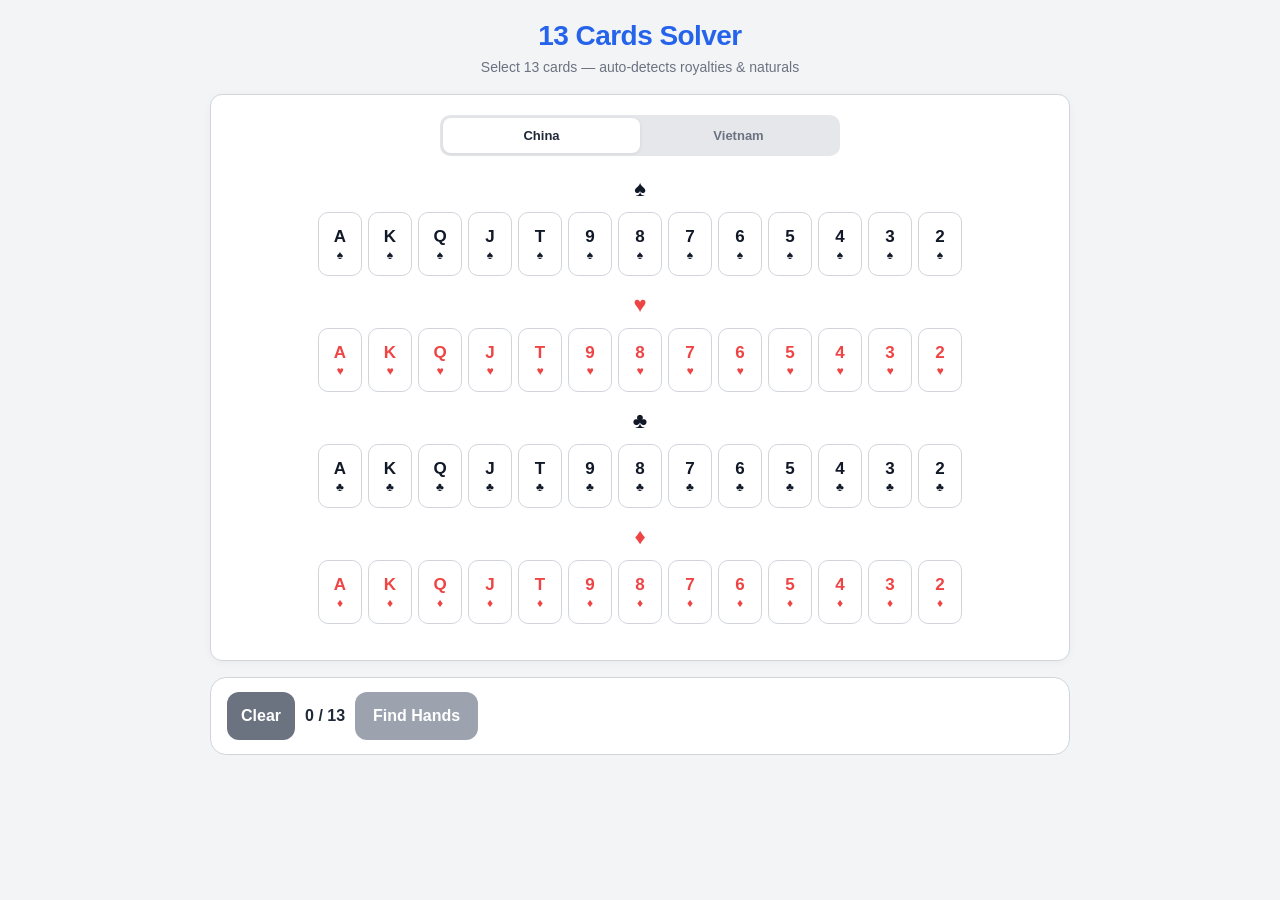
==== index.html @ 537acf30 "Add royalty/natural solver with variant payouts and mobile UI. Detect China and Vietnam bonuses from" ====
<!DOCTYPE html>
<html lang="en">
<head>
    <meta charset="UTF-8">
    <meta name="viewport" content="width=device-width, initial-scale=1.0, viewport-fit=cover">
    <meta name="apple-mobile-web-app-capable" content="yes">
    <meta name="apple-mobile-web-app-status-bar-style" content="default">
    <meta name="theme-color" content="#f3f4f6">
    <title>13 Cards Best Hand Solver</title>
    <style>
        :root {
            --bg: #f3f4f6;
            --card-bg: #ffffff;
            --primary: #2563eb;
            --primary-hover: #1d4ed8;
            --text: #1f2937;
            --border: #d1d5db;
            --red-suit: #ef4444;
            --black-suit: #111827;
            --success: #10b981;
            --gold: #f59e0b;
            --safe-top: env(safe-area-inset-top, 0px);
            --safe-bottom: env(safe-area-inset-bottom, 0px);
            --dock-h: 72px;
            --picker-card-w: 50px;
            --picker-card-h: 72px;
        }
        * { box-sizing: border-box; font-family: -apple-system, BlinkMacSystemFont, "SF Pro Text", "Segoe UI", Roboto, Helvetica, Arial, sans-serif; }
        html { -webkit-text-size-adjust: 100%; }
        body {
            background-color: var(--bg); color: var(--text); margin: 0;
            padding: calc(12px + var(--safe-top)) 16px calc(var(--dock-h) + var(--safe-bottom) + 16px);
            max-width: 900px; margin-inline: auto;
            min-height: 100dvh;
        }
        h1, h2 { text-align: center; color: var(--primary); margin: 0 0 6px; }
        h1 { font-size: 1.5rem; letter-spacing: -0.02em; }
        h2 { font-size: 1.2rem; }
        p.subtitle { text-align: center; color: #6b7280; font-size: 0.875rem; margin: 0 0 16px; line-height: 1.4; }

        .section {
            background: var(--card-bg); padding: 14px; border-radius: 16px;
            box-shadow: 0 2px 8px rgba(0,0,0,0.04); margin-bottom: 16px; border: 1px solid var(--border);
        }

        /* iOS-style segmented control */
        .variant-segment {
            display: flex; background: #e5e7eb; border-radius: 10px; padding: 3px;
            margin-bottom: 14px;
        }
        .variant-segment label {
            flex: 1; position: relative; cursor: pointer; -webkit-tap-highlight-color: transparent;
        }
        .variant-segment input { position: absolute; opacity: 0; width: 0; height: 0; }
        .variant-segment span {
            display: block; text-align: center; padding: 10px 6px;
            font-size: 0.8125rem; font-weight: 600; color: #6b7280;
            border-radius: 8px; transition: background 0.15s, color 0.15s, box-shadow 0.15s;
        }
        .variant-segment input:checked + span {
            background: white; color: var(--text);
            box-shadow: 0 1px 4px rgba(0,0,0,0.08);
        }

        /* Suit rows: horizontal scroll on phone */
        .suit-row { display: flex; align-items: stretch; gap: 8px; margin-bottom: 8px; }
        .suit-label {
            flex: 0 0 32px; display: flex; align-items: center; justify-content: center;
            font-size: 1.375rem; font-weight: 700; padding-top: 4px;
        }
        .suit-scroll {
            display: flex; gap: 6px; overflow-x: auto; flex: 1; min-width: 0;
            scroll-snap-type: x proximity; -webkit-overflow-scrolling: touch;
            overscroll-behavior-x: contain;
            padding: 2px 2px 6px; scrollbar-width: none;
        }
        .suit-scroll::-webkit-scrollbar { display: none; }

        .card-btn {
            flex: 0 0 var(--picker-card-w); width: var(--picker-card-w); height: var(--picker-card-h);
            border: 1.5px solid var(--border); border-radius: 10px;
            background: white; font-weight: 700; font-size: 1.0625rem;
            display: flex; flex-direction: column; align-items: center; justify-content: center;
            cursor: pointer; touch-action: manipulation; scroll-snap-align: start;
            -webkit-tap-highlight-color: transparent; user-select: none;
            transition: transform 0.1s, box-shadow 0.1s, background 0.1s;
        }
        .card-btn:active { transform: scale(0.94); }
        .card-btn.selected {
            background: var(--primary); color: white !important; border-color: var(--primary);
            box-shadow: 0 4px 12px rgba(37, 99, 235, 0.35);
        }
        .card-btn .suit-sm { font-size: 0.75rem; line-height: 1; margin-top: 2px; }
        .card-red { color: var(--red-suit); }
        .card-black { color: var(--black-suit); }

        /* Sticky bottom action dock */
        .action-dock {
            position: fixed; left: 0; right: 0; bottom: 0; z-index: 100;
            display: flex; align-items: center; gap: 10px;
            padding: 10px 16px calc(10px + var(--safe-bottom));
            background: rgba(255,255,255,0.88);
            backdrop-filter: blur(16px); -webkit-backdrop-filter: blur(16px);
            border-top: 1px solid rgba(0,0,0,0.08);
        }
        .count {
            flex: 1; text-align: center; font-weight: 700; font-size: 1rem;
            padding: 10px 12px; border-radius: 10px; background: #f3f4f6;
        }
        .count.ready { background: #d1fae5; color: #047857; }

        .btn {
            padding: 14px 18px; border: none; border-radius: 12px;
            font-size: 1rem; font-weight: 700; cursor: pointer; color: white;
            touch-action: manipulation; -webkit-tap-highlight-color: transparent;
            min-height: 48px; white-space: nowrap;
        }
        .btn:active { transform: scale(0.97); }
        .btn-primary { background: var(--primary); flex: 1.2; }
        .btn-primary:disabled { background: #9ca3af; transform: none; }
        .btn-clear { background: #6b7280; flex: 0.8; padding-inline: 14px; }

        #results-container { display: flex; flex-direction: column; gap: 14px; }

        .natural-banner {
            background: linear-gradient(135deg, #fef3c7 0%, #fde68a 100%);
            border: 2px solid var(--gold); padding: 14px; border-radius: 12px;
            text-align: center; box-shadow: 0 2px 8px rgba(245, 158, 11, 0.15);
        }
        .natural-banner.royalty { background: linear-gradient(135deg, #dbeafe 0%, #bfdbfe 100%); border-color: var(--primary); }
        .natural-banner h3 { margin: 0 0 4px; color: #b45309; text-transform: uppercase; font-size: 0.9375rem; letter-spacing: 0.03em; }
        .natural-banner.royalty h3 { color: #1d4ed8; }
        .natural-banner p { margin: 0; color: #92400e; font-weight: 600; font-size: 0.8125rem; line-height: 1.45; }
        .natural-banner.royalty p { color: #1e40af; }

        .result-card { border: 1px solid var(--border); border-radius: 14px; overflow: hidden; }
        .result-header {
            background: #f9fafb; padding: 12px 16px; font-weight: 700; font-size: 0.9375rem;
            border-bottom: 1px solid var(--border);
            display: flex; justify-content: space-between; align-items: center; gap: 8px;
        }
        .result-total { color: var(--success); font-size: 1rem; font-variant-numeric: tabular-nums; }

        /* Hand rows: stacked on phone, inline on desktop */
        .hand-row {
            display: grid; gap: 8px; padding: 12px 16px; border-bottom: 1px solid var(--border);
            grid-template-columns: 1fr auto;
            grid-template-areas: "name payout" "cards cards" "desc desc";
        }
        .hand-row:last-child { border-bottom: none; }
        .hand-row.has-royalty { background: #fffbeb; }
        .hand-name { grid-area: name; font-size: 0.6875rem; font-weight: 800; color: #6b7280; text-transform: uppercase; letter-spacing: 0.06em; align-self: center; }
        .hand-payout { grid-area: payout; font-size: 1rem; font-weight: 800; color: var(--gold); font-variant-numeric: tabular-nums; }
        .hand-payout.zero { color: #9ca3af; font-weight: 600; }
        .mini-cards {
            grid-area: cards; display: flex; gap: 6px;
            overflow-x: auto; -webkit-overflow-scrolling: touch; overscroll-behavior-x: contain;
            scrollbar-width: none; padding-bottom: 2px;
        }
        .mini-cards::-webkit-scrollbar { display: none; }
        .mini-card {
            flex: 0 0 44px; width: 44px; height: 58px;
            border: 1.5px solid var(--border); border-radius: 8px;
            display: flex; flex-direction: column; align-items: center; justify-content: center;
            font-size: 0.8125rem; font-weight: 700; background: white;
        }
        .mini-card .suit-sm { font-size: 0.625rem; line-height: 1; }
        .mini-card.card-red { color: var(--red-suit); }
        .mini-card.card-black { color: var(--black-suit); }
        .hand-desc { grid-area: desc; font-size: 0.875rem; font-weight: 600; color: var(--primary); line-height: 1.3; }

        .ace-row {
            padding: 10px 16px; background: #f0fdf4; border-top: 1px solid var(--border);
            font-size: 0.875rem; display: flex; justify-content: space-between; align-items: center;
        }

        .results-note { text-align: center; color: #6b7280; font-size: 0.8125rem; margin: 0; line-height: 1.4; }

        #loading { text-align: center; font-weight: 700; color: var(--primary); display: none; padding: 24px; }

        @media (min-width: 600px) {
            :root { --picker-card-w: 44px; --picker-card-h: 64px; --dock-h: 0px; }
            body { padding: 20px 20px 32px; }
            h1 { font-size: 1.75rem; }
            .section { padding: 20px; border-radius: 12px; }
            .variant-segment { max-width: 400px; margin-inline: auto; margin-bottom: 20px; }
            .suit-scroll { flex-wrap: wrap; overflow: visible; justify-content: center; }
            .suit-row { flex-direction: column; align-items: center; margin-bottom: 10px; }
            .suit-label { flex: none; padding: 0; }
            .action-dock {
                position: static; max-width: 900px; margin: 0 auto 24px;
                background: var(--card-bg); backdrop-filter: none;
                border: 1px solid var(--border); border-radius: 16px;
                padding: 14px 16px;
            }
            .count { flex: none; background: transparent; padding: 0; }
            .btn-primary { flex: none; }
            .btn-clear { flex: none; }
            .card-btn:hover { background: #f9fafb; }
            .btn-primary:hover { background: var(--primary-hover); }
            .btn-clear:hover { background: #4b5563; }
            .hand-row {
                grid-template-columns: 56px 1fr auto auto;
                grid-template-areas: "name cards desc payout";
                align-items: center; gap: 10px;
            }
            .hand-desc { text-align: right; }
            .mini-cards { justify-content: center; overflow: visible; flex-wrap: wrap; }
            .mini-card { flex: 0 0 36px; width: 36px; height: 48px; font-size: 0.75rem; }
        }

        @media (prefers-reduced-motion: reduce) {
            *, *::before, *::after { transition-duration: 0.01ms !important; }
        }
    </style>
</head>
<body>

    <h1>13 Cards Solver</h1>
    <p class="subtitle">Select 13 cards — auto-detects royalties &amp; naturals</p>

    <div class="section">
        <div class="variant-segment" role="radiogroup" aria-label="Game variant">
            <label>
                <input type="radio" name="variant" value="traditional_chinese_poker" checked>
                <span>China</span>
            </label>
            <label>
                <input type="radio" name="variant" value="vietnamese_mau_binh">
                <span>Vietnam</span>
            </label>
        </div>
        <div id="deck-grid"></div>
    </div>

    <div class="action-dock">
        <button class="btn btn-clear" onclick="clearSelection()">Clear</button>
        <div id="selection-count" class="count">0 / 13</div>
        <button id="solve-btn" class="btn btn-primary" disabled onclick="startSolving()">Find Hands</button>
    </div>

    <div class="section" id="results-section" style="display: none;">
        <h2>Results</h2>
        <div id="loading">Calculating...</div>
        <div id="results-container"></div>
    </div>

    <script>
        const suits = [
            { id: 's', symbol: '♠', color: 'card-black' },
            { id: 'h', symbol: '♥', color: 'card-red' },
            { id: 'c', symbol: '♣', color: 'card-black' },
            { id: 'd', symbol: '♦', color: 'card-red' }
        ];
        const ranks = ['A', 'K', 'Q', 'J', 'T', '9', '8', '7', '6', '5', '4', '3', '2'];
        const catNames = ['High Card', 'Pair', 'Two Pair', 'Three of a Kind', 'Straight', 'Flush', 'Full House', 'Four of a Kind', 'Straight Flush'];

        const config = {
            traditional_chinese_poker: {
                royalties_bonuses: {
                    front_3_cards: { three_of_a_kind: 3 },
                    middle_5_cards: { full_house: 2, four_of_a_kind: 8, straight_flush: 10 },
                    back_5_cards: { four_of_a_kind: 4, straight_flush: 5 }
                },
                naturals_automatic_wins: {
                    dragon: 13, clean_dragon: 39, all_colors: 10,
                    six_pairs: 3, three_flushes: 3, three_straights: 3
                }
            },
            vietnamese_mau_binh: {
                royalties_bonuses: {
                    front_3_cards: { three_of_a_kind: 3 },
                    middle_5_cards: { full_house: 2, four_of_a_kind: 8, straight_flush: 10 },
                    back_5_cards: { four_of_a_kind: 4, straight_flush: 5 }
                },
                ace_payouts: {
                    no_aces_penalty: -4, two_aces: 4, three_aces: 8,
                    three_aces_front_hand: 12, four_aces: 16
                },
                naturals_automatic_wins: {
                    dragon_same_suit: 24, dragon_mixed_suit: 12, five_pairs_one_trips: 6,
                    six_pairs: 3, three_flushes: 3, three_straights: 3
                }
            }
        };

        const NATURAL_LABELS = {
            dragon: 'Dragon', clean_dragon: 'Clean Dragon', all_colors: 'All Colors',
            six_pairs: 'Six Pairs', three_flushes: 'Three Flushes', three_straights: 'Three Straights',
            dragon_same_suit: 'Dragon (Same Suit)', dragon_mixed_suit: 'Dragon (Mixed Suit)',
            five_pairs_one_trips: 'Five Pairs + One Trips'
        };

        const ROYALTY_LABELS = {
            three_of_a_kind: 'Three of a Kind', full_house: 'Full House',
            four_of_a_kind: 'Four of a Kind', straight_flush: 'Straight Flush'
        };

        let selectedCards = [];
        let lastResults = null;

        function getVariant() {
            return document.querySelector('input[name=variant]:checked').value;
        }

        function buildDeck() {
            const grid = document.getElementById('deck-grid');
            grid.innerHTML = '';
            suits.forEach(suit => {
                const row = document.createElement('div');
                row.className = 'suit-row';

                const label = document.createElement('div');
                label.className = `suit-label ${suit.color}`;
                label.textContent = suit.symbol;
                label.setAttribute('aria-hidden', 'true');

                const scroll = document.createElement('div');
                scroll.className = 'suit-scroll';

                ranks.forEach(rank => {
                    const btn = document.createElement('div');
                    btn.className = `card-btn ${suit.color}`;
                    btn.dataset.cardId = `${rank}${suit.id}`;
                    btn.setAttribute('role', 'button');
                    btn.setAttribute('aria-label', `${rank} of ${suit.symbol}`);
                    btn.innerHTML = `<span>${rank}</span><span class="suit-sm">${suit.symbol}</span>`;
                    btn.onclick = () => toggleCard(rank, suit, btn);
                    scroll.appendChild(btn);
                });

                row.appendChild(label);
                row.appendChild(scroll);
                grid.appendChild(row);
            });
        }

        function toggleCard(rank, suit, btnElement) {
            const cardId = `${rank}${suit.id}`;
            const index = selectedCards.findIndex(c => c.id === cardId);
            if (index > -1) {
                selectedCards.splice(index, 1);
                btnElement.classList.remove('selected');
            } else {
                if (selectedCards.length >= 13) return;
                selectedCards.push({
                    id: cardId, r: getCardValue(rank), s: suit.id,
                    symbol: suit.symbol, display: rank, color: suit.color
                });
                btnElement.classList.add('selected');
            }
            updateStatus();
        }

        function getCardValue(rank) {
            if (rank === 'A') return 14;
            if (rank === 'K') return 13;
            if (rank === 'Q') return 12;
            if (rank === 'J') return 11;
            if (rank === 'T') return 10;
            return parseInt(rank);
        }

        function clearSelection() {
            selectedCards = [];
            document.querySelectorAll('.card-btn').forEach(btn => btn.classList.remove('selected'));
            updateStatus();
            document.getElementById('results-section').style.display = 'none';
            lastResults = null;
        }

        function updateStatus() {
            const countEl = document.getElementById('selection-count');
            const solveBtn = document.getElementById('solve-btn');
            countEl.textContent = `${selectedCards.length} / 13`;
            if (selectedCards.length === 13) {
                countEl.classList.add('ready');
                solveBtn.disabled = false;
            } else {
                countEl.classList.remove('ready');
                solveBtn.disabled = true;
            }
        }

        document.querySelectorAll('input[name=variant]').forEach(r => {
            r.addEventListener('change', () => {
                if (lastResults && selectedCards.length === 13) startSolving();
            });
        });

        function startSolving() {
            if (selectedCards.length !== 13) return;
            document.getElementById('results-section').style.display = 'block';
            document.getElementById('loading').style.display = 'block';
            setTimeout(() => {
                document.getElementById('loading').style.display = 'none';
                const variant = getVariant();
                lastResults = solveHands(selectedCards, variant);
                renderResults(lastResults, variant);
                document.getElementById('results-section').scrollIntoView({ behavior: 'smooth', block: 'start' });
            }, 50);
        }

        // --- Combinatorics ---
        function combinations(arr, k) {
            const res = [];
            function helper(start, combo) {
                if (combo.length === k) { res.push(combo.slice()); return; }
                for (let i = start; i < arr.length; i++) {
                    combo.push(arr[i]);
                    helper(i + 1, combo);
                    combo.pop();
                }
            }
            helper(0, []);
            return res;
        }

        // --- Poker helpers ---
        function rankCounts(hand) {
            const counts = {};
            hand.forEach(c => { counts[c.r] = (counts[c.r] || 0) + 1; });
            return counts;
        }

        function isFlush(hand) {
            if (!hand.length) return false;
            const s = hand[0].s;
            return hand.every(c => c.s === s);
        }

        function straightHigh(hand) {
            const vals = [...new Set(hand.map(c => c.r))].sort((a, b) => a - b);
            if (vals.length !== hand.length) return null;
            const max = Math.max(...vals), min = Math.min(...vals);
            if (max - min === hand.length - 1) return max;
            if (vals.includes(14)) {
                const low = vals.map(v => v === 14 ? 1 : v).sort((a, b) => a - b);
                const mx = Math.max(...low), mn = Math.min(...low);
                if (low.length === hand.length && mx - mn === hand.length - 1) return 5;
            }
            return null;
        }

        function isStraight(hand) { return straightHigh(hand) !== null; }
        function isStraightFlush(hand) { return isFlush(hand) && isStraight(hand); }
        function isFourOfAKind(hand) { return Object.values(rankCounts(hand)).includes(4); }
        function isFullHouse(hand) {
            const v = Object.values(rankCounts(hand));
            return v.includes(3) && v.includes(2);
        }
        function isThreeOfAKind(hand) { return Object.values(rankCounts(hand)).includes(3); }

        function sortedRanksDesc(hand) {
            return hand.map(c => c.r).sort((a, b) => b - a);
        }

        function evalFront(cards) {
            const counts = rankCounts(cards);
            const entries = Object.entries(counts).map(([r, n]) => [+r, n]).sort((a, b) => b[0] - a[0]);
            if (entries.some(([, n]) => n === 3)) {
                const trip = entries.find(([, n]) => n === 3)[0];
                return { cat: 2, name: 'Three of a Kind', kickers: [trip], score: 2000000 + trip };
            }
            if (entries.some(([, n]) => n === 2)) {
                const pair = entries.find(([, n]) => n === 2)[0];
                const kicker = entries.find(([, n]) => n === 1)[0];
                return { cat: 1, name: 'Pair', kickers: [pair, kicker], score: 1000000 + pair * 100 + kicker };
            }
            const ks = sortedRanksDesc(cards);
            return { cat: 0, name: 'High Card', kickers: ks, score: ks[0] * 10000 + ks[1] * 100 + ks[2] };
        }

        function evalFive(cards) {
            const counts = rankCounts(cards);
            const byCount = Object.entries(counts).map(([r, n]) => ({ r: +r, n })).sort((a, b) => b.n - a.n || b.r - a.r);
            const ranks = sortedRanksDesc(cards);
            const flush = isFlush(cards);
            const sh = straightHigh(cards);
            const sf = flush && sh !== null;

            if (sf) return { cat: 8, name: 'Straight Flush', kickers: [sh], score: 80000000 + sh };
            if (byCount[0].n === 4) return { cat: 7, name: 'Four of a Kind', kickers: [byCount[0].r, byCount[1].r], score: 70000000 + byCount[0].r * 100 + byCount[1].r };
            if (byCount[0].n === 3 && byCount[1].n === 2) return { cat: 6, name: 'Full House', kickers: [byCount[0].r, byCount[1].r], score: 60000000 + byCount[0].r * 100 + byCount[1].r };
            if (flush) return { cat: 5, name: 'Flush', kickers: ranks, score: 50000000 + ranks[0] };
            if (sh !== null) return { cat: 4, name: 'Straight', kickers: [sh], score: 40000000 + sh };
            if (byCount[0].n === 3) return { cat: 3, name: 'Three of a Kind', kickers: [byCount[0].r, ...ranks.filter(r => r !== byCount[0].r)], score: 30000000 + byCount[0].r * 10000 };
            if (byCount[0].n === 2 && byCount[1].n === 2) {
                const hi = Math.max(byCount[0].r, byCount[1].r), lo = Math.min(byCount[0].r, byCount[1].r);
                const k = byCount.find(x => x.n === 1).r;
                return { cat: 2, name: 'Two Pair', kickers: [hi, lo, k], score: 20000000 + hi * 10000 + lo * 100 + k };
            }
            if (byCount[0].n === 2) return { cat: 1, name: 'Pair', kickers: [byCount[0].r, ...ranks.filter(r => r !== byCount[0].r)], score: 10000000 + byCount[0].r * 10000 };
            return { cat: 0, name: 'High Card', kickers: ranks, score: ranks[0] * 1000000 + ranks[1] * 10000 };
        }

        function isValidArrangement(front, middle, back) {
            const f = evalFront(front), m = evalFive(middle), b = evalFive(back);
            return b.score > m.score && m.score > f.score;
        }

        // --- Royalties ---
        function getRowRoyalty(hand, row, variant) {
            const cfg = config[variant].royalties_bonuses;
            let key = null, payout = 0;
            if (row === 'front') {
                if (isThreeOfAKind(hand)) { key = 'three_of_a_kind'; payout = cfg.front_3_cards.three_of_a_kind; }
            } else if (row === 'middle') {
                if (isStraightFlush(hand)) { key = 'straight_flush'; payout = cfg.middle_5_cards.straight_flush; }
                else if (isFourOfAKind(hand)) { key = 'four_of_a_kind'; payout = cfg.middle_5_cards.four_of_a_kind; }
                else if (isFullHouse(hand)) { key = 'full_house'; payout = cfg.middle_5_cards.full_house; }
            } else if (row === 'back') {
                if (isStraightFlush(hand)) { key = 'straight_flush'; payout = cfg.back_5_cards.straight_flush; }
                else if (isFourOfAKind(hand)) { key = 'four_of_a_kind'; payout = cfg.back_5_cards.four_of_a_kind; }
            }
            return { key, payout, label: key ? ROYALTY_LABELS[key] : null };
        }

        function getArrangementRoyalties(front, middle, back, variant) {
            const f = getRowRoyalty(front, 'front', variant);
            const m = getRowRoyalty(middle, 'middle', variant);
            const b = getRowRoyalty(back, 'back', variant);
            return { front: f, middle: m, back: b, total: f.payout + m.payout + b.payout };
        }

        function detectPossibleRoyalties(cards, variant) {
            const idx = [...Array(13).keys()];
            const possible = new Set();
            combinations(idx, 3).forEach(fIdx => {
                const front = fIdx.map(i => cards[i]);
                const rem = idx.filter(i => !fIdx.includes(i));
                combinations(rem, 5).forEach(mIdx => {
                    const middle = mIdx.map(i => cards[i]);
                    const bIdx = rem.filter(i => !mIdx.includes(i));
                    const back = bIdx.map(i => cards[i]);
                    if (!isValidArrangement(front, middle, back)) return;
                    if (isThreeOfAKind(front)) possible.add('front:three_of_a_kind');
                    const mr = getRowRoyalty(middle, 'middle', variant);
                    const br = getRowRoyalty(back, 'back', variant);
                    if (mr.key) possible.add(`middle:${mr.key}`);
                    if (br.key) possible.add(`back:${br.key}`);
                });
            });
            return [...possible];
        }

        // --- Naturals ---
        function detectThreeOfType(cards, predicate, sizes) {
            const idx = [...Array(cards.length).keys()];
            for (const c1 of combinations(idx, sizes[0])) {
                const hand1 = c1.map(i => cards[i]);
                if (!predicate(hand1)) continue;
                const rem1 = idx.filter(i => !c1.includes(i));
                for (const c2 of combinations(rem1, sizes[1])) {
                    const hand2 = c2.map(i => cards[i]);
                    if (!predicate(hand2)) continue;
                    const rem2 = rem1.filter(i => !c2.includes(i));
                    const hand3 = rem2.map(i => cards[i]);
                    if (hand3.length === sizes[2] && predicate(hand3)) return true;
                }
            }
            return false;
        }

        function detectNaturals(cards, variant) {
            const found = [];
            const counts = rankCounts(cards);
            const rankVals = Object.keys(counts).map(Number);
            const uniqueRanks = rankVals.length;
            const suitVals = {};
            cards.forEach(c => { suitVals[c.s] = (suitVals[c.s] || 0) + 1; });
            const pairs = Object.values(counts).filter(n => n === 2).length;
            const trips = Object.values(counts).filter(n => n === 3).length;
            const natCfg = config[variant].naturals_automatic_wins;

            if (variant === 'traditional_chinese_poker') {
                if (uniqueRanks === 13 && Object.keys(suitVals).length === 1) found.push({ key: 'clean_dragon', payout: natCfg.clean_dragon });
                else if (uniqueRanks === 13) found.push({ key: 'dragon', payout: natCfg.dragon });
                if (Object.keys(suitVals).length === 4) found.push({ key: 'all_colors', payout: natCfg.all_colors });
            } else {
                if (uniqueRanks === 13 && Object.keys(suitVals).length === 1) {
                    found.push({ key: 'dragon_same_suit', payout: natCfg.dragon_same_suit });
                } else if (uniqueRanks === 13) {
                    found.push({ key: 'dragon_mixed_suit', payout: natCfg.dragon_mixed_suit });
                }
                if (pairs === 5 && trips === 1) found.push({ key: 'five_pairs_one_trips', payout: natCfg.five_pairs_one_trips });
            }

            if (pairs === 6) found.push({ key: 'six_pairs', payout: natCfg.six_pairs });
            if (detectThreeOfType(cards, isFlush, [3, 5, 5])) found.push({ key: 'three_flushes', payout: natCfg.three_flushes });
            if (detectThreeOfType(cards, isStraight, [3, 5, 5])) found.push({ key: 'three_straights', payout: natCfg.three_straights });

            return found;
        }

        function getAcePayout(front, cards, variant) {
            if (variant !== 'vietnamese_mau_binh') return { key: null, payout: 0, label: null };
            const aceCount = cards.filter(c => c.r === 14).length;
            const frontAces = front.filter(c => c.r === 14).length;
            const ap = config.vietnamese_mau_binh.ace_payouts;
            if (aceCount === 0) return { key: 'no_aces_penalty', payout: ap.no_aces_penalty, label: 'No Aces' };
            if (aceCount === 4) return { key: 'four_aces', payout: ap.four_aces, label: 'Four Aces' };
            if (aceCount === 3 && frontAces === 3) return { key: 'three_aces_front_hand', payout: ap.three_aces_front_hand, label: 'Three Aces (Front)' };
            if (aceCount === 3) return { key: 'three_aces', payout: ap.three_aces, label: 'Three Aces' };
            if (aceCount === 2) return { key: 'two_aces', payout: ap.two_aces, label: 'Two Aces' };
            return { key: null, payout: 0, label: null };
        }

        // --- Solver ---
        function solveHands(cards, variant) {
            const idx = [...Array(13).keys()];
            const valid = [];

            for (const fIdx of combinations(idx, 3)) {
                const front = fIdx.map(i => cards[i]);
                const rem1 = idx.filter(i => !fIdx.includes(i));
                for (const mIdx of combinations(rem1, 5)) {
                    const middle = mIdx.map(i => cards[i]);
                    const bIdx = rem1.filter(i => !mIdx.includes(i));
                    const back = bIdx.map(i => cards[i]);
                    if (!isValidArrangement(front, middle, back)) continue;

                    const frontEval = evalFront(front);
                    const midEval = evalFive(middle);
                    const backEval = evalFive(back);
                    const royalties = getArrangementRoyalties(front, middle, back, variant);
                    const ace = getAcePayout(front, cards, variant);
                    const royaltyTotal = royalties.total;
                    const totalPayout = royaltyTotal + ace.payout;
                    const strength = backEval.score + midEval.score * 0.001 + frontEval.score * 0.000001;

                    valid.push({
                        front, middle, back,
                        frontEval, midEval, backEval,
                        royalties, ace,
                        royaltyTotal, totalPayout, strength,
                        hasRoyalties: royaltyTotal > 0
                    });
                }
            }

            valid.sort((a, b) => {
                if (b.royaltyTotal !== a.royaltyTotal) return b.royaltyTotal - a.royaltyTotal;
                if (b.totalPayout !== a.totalPayout) return b.totalPayout - a.totalPayout;
                return b.strength - a.strength;
            });

            const naturals = detectNaturals(cards, variant);
            const possibleRoyalties = detectPossibleRoyalties(cards, variant);
            const hasRoyaltyPotential = possibleRoyalties.length > 0;

            return {
                arrangements: valid.slice(0, 8),
                naturals,
                possibleRoyalties,
                hasRoyaltyPotential,
                totalValid: valid.length
            };
        }

        // --- Rendering ---
        function formatPayout(n) {
            if (n > 0) return `+${n}`;
            if (n < 0) return `${n}`;
            return '—';
        }

        function renderMiniCards(cards) {
            return cards.map(c =>
                `<div class="mini-card ${c.color}"><span>${c.display}</span><span class="suit-sm">${c.symbol}</span></div>`
            ).join('');
        }

        function renderHandRow(label, cards, eval_, royalty) {
            const hasRoyalty = royalty.payout > 0;
            const desc = hasRoyalty ? `${eval_.name} · ${royalty.label}` : eval_.name;
            return `
                <div class="hand-row${hasRoyalty ? ' has-royalty' : ''}">
                    <span class="hand-name">${label}</span>
                    <span class="hand-payout${royalty.payout ? '' : ' zero'}">${formatPayout(royalty.payout)}</span>
                    <div class="mini-cards">${renderMiniCards(cards)}</div>
                    <span class="hand-desc">${desc}</span>
                </div>`;
        }

        function renderResults(results, variant) {
            const container = document.getElementById('results-container');
            container.innerHTML = '';

            const { arrangements, naturals, hasRoyaltyPotential } = results;

            if (hasRoyaltyPotential) {
                const labels = results.possibleRoyalties.map(r => {
                    const [row, key] = r.split(':');
                    return `${row}: ${ROYALTY_LABELS[key] || key}`;
                });
                const banner = document.createElement('div');
                banner.className = 'natural-banner royalty';
                banner.innerHTML = `<h3>Royalties Available</h3><p>${labels.join(' · ')} — royalty hands prioritized</p>`;
                container.appendChild(banner);
            } else if (naturals.length) {
                const labels = naturals.map(n => `${NATURAL_LABELS[n.key] || n.key} (+${n.payout})`);
                const banner = document.createElement('div');
                banner.className = 'natural-banner';
                banner.innerHTML = `<h3>Natural Detected</h3><p>${labels.join(' · ')}</p>`;
                container.appendChild(banner);
            }

            if (!arrangements.length) {
                container.innerHTML += '<p style="text-align:center;color:#6b7280">No valid arrangements found for these cards.</p>';
                return;
            }

            arrangements.forEach((arr, i) => {
                const card = document.createElement('div');
                card.className = 'result-card';
                const naturalBonus = (!hasRoyaltyPotential && naturals.length)
                    ? naturals.reduce((s, n) => s + n.payout, 0) : 0;
                const grandTotal = arr.totalPayout + naturalBonus;

                let aceHtml = '';
                if (variant === 'vietnamese_mau_binh' && arr.ace.label) {
                    aceHtml = `<div class="ace-row"><span>${arr.ace.label}</span><span style="font-weight:bold;color:${arr.ace.payout >= 0 ? 'var(--success)' : '#ef4444'}">${formatPayout(arr.ace.payout)}</span></div>`;
                }

                card.innerHTML = `
                    <div class="result-header">
                        <span>Setup #${i + 1}${arr.hasRoyalties ? ' ★' : ''}</span>
                        <span class="result-total">Payout: ${formatPayout(grandTotal)}</span>
                    </div>
                    ${renderHandRow('Front', arr.front, arr.frontEval, arr.royalties.front)}
                    ${renderHandRow('Middle', arr.middle, arr.midEval, arr.royalties.middle)}
                    ${renderHandRow('Back', arr.back, arr.backEval, arr.royalties.back)}
                    ${aceHtml}
                `;
                container.appendChild(card);
            });

            if (results.totalValid > arrangements.length) {
                const note = document.createElement('p');
                note.className = 'results-note';
                note.textContent = `Top ${arrangements.length} of ${results.totalValid} valid setups (royalties first).`;
                container.appendChild(note);
            }
        }

        buildDeck();
    </script>
</body>
</html>
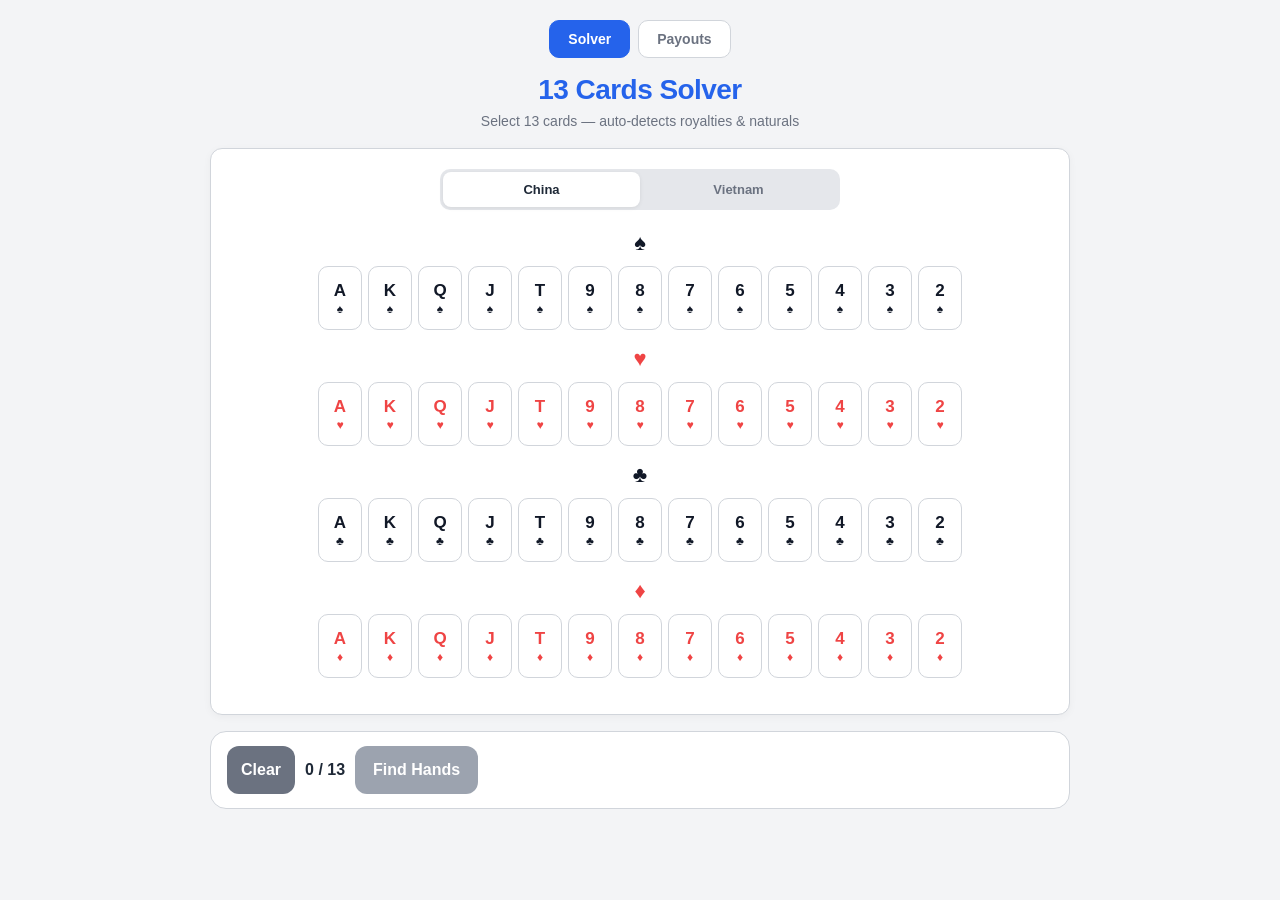
==== commit eb8a754b: "Fix hand ordering validation and add payouts reference page. Enforce proper back > middle > front fo" ====
--- a/index.html
+++ b/index.html
@@ -176,6 +176,16 @@
 
         .results-note { text-align: center; color: #6b7280; font-size: 0.8125rem; margin: 0; line-height: 1.4; }
 
+        .top-nav {
+            display: flex; justify-content: center; gap: 8px; margin-bottom: 16px;
+        }
+        .top-nav a {
+            padding: 10px 18px; border-radius: 10px; font-size: 0.875rem; font-weight: 700;
+            text-decoration: none; color: #6b7280; background: white; border: 1px solid var(--border);
+            -webkit-tap-highlight-color: transparent;
+        }
+        .top-nav a.active { background: var(--primary); color: white; border-color: var(--primary); }
+
         #loading { text-align: center; font-weight: 700; color: var(--primary); display: none; padding: 24px; }
 
         @media (min-width: 600px) {
@@ -216,6 +226,11 @@
 </head>
 <body>
 
+    <nav class="top-nav">
+        <a href="index.html" class="active">Solver</a>
+        <a href="payouts.html">Payouts</a>
+    </nav>
+
     <h1>13 Cards Solver</h1>
     <p class="subtitle">Select 13 cards — auto-detects royalties &amp; naturals</p>
 
@@ -245,6 +260,7 @@
         <div id="results-container"></div>
     </div>
 
+    <script src="config.js"></script>
     <script>
         const suits = [
             { id: 's', symbol: '♠', color: 'card-black' },
@@ -254,47 +270,6 @@
         ];
         const ranks = ['A', 'K', 'Q', 'J', 'T', '9', '8', '7', '6', '5', '4', '3', '2'];
         const catNames = ['High Card', 'Pair', 'Two Pair', 'Three of a Kind', 'Straight', 'Flush', 'Full House', 'Four of a Kind', 'Straight Flush'];
-
-        const config = {
-            traditional_chinese_poker: {
-                royalties_bonuses: {
-                    front_3_cards: { three_of_a_kind: 3 },
-                    middle_5_cards: { full_house: 2, four_of_a_kind: 8, straight_flush: 10 },
-                    back_5_cards: { four_of_a_kind: 4, straight_flush: 5 }
-                },
-                naturals_automatic_wins: {
-                    dragon: 13, clean_dragon: 39, all_colors: 10,
-                    six_pairs: 3, three_flushes: 3, three_straights: 3
-                }
-            },
-            vietnamese_mau_binh: {
-                royalties_bonuses: {
-                    front_3_cards: { three_of_a_kind: 3 },
-                    middle_5_cards: { full_house: 2, four_of_a_kind: 8, straight_flush: 10 },
-                    back_5_cards: { four_of_a_kind: 4, straight_flush: 5 }
-                },
-                ace_payouts: {
-                    no_aces_penalty: -4, two_aces: 4, three_aces: 8,
-                    three_aces_front_hand: 12, four_aces: 16
-                },
-                naturals_automatic_wins: {
-                    dragon_same_suit: 24, dragon_mixed_suit: 12, five_pairs_one_trips: 6,
-                    six_pairs: 3, three_flushes: 3, three_straights: 3
-                }
-            }
-        };
-
-        const NATURAL_LABELS = {
-            dragon: 'Dragon', clean_dragon: 'Clean Dragon', all_colors: 'All Colors',
-            six_pairs: 'Six Pairs', three_flushes: 'Three Flushes', three_straights: 'Three Straights',
-            dragon_same_suit: 'Dragon (Same Suit)', dragon_mixed_suit: 'Dragon (Mixed Suit)',
-            five_pairs_one_trips: 'Five Pairs + One Trips'
-        };
-
-        const ROYALTY_LABELS = {
-            three_of_a_kind: 'Three of a Kind', full_house: 'Full House',
-            four_of_a_kind: 'Four of a Kind', straight_flush: 'Straight Flush'
-        };
 
         let selectedCards = [];
         let lastResults = null;
@@ -460,15 +435,15 @@
             const entries = Object.entries(counts).map(([r, n]) => [+r, n]).sort((a, b) => b[0] - a[0]);
             if (entries.some(([, n]) => n === 3)) {
                 const trip = entries.find(([, n]) => n === 3)[0];
-                return { cat: 2, name: 'Three of a Kind', kickers: [trip], score: 2000000 + trip };
+                return { cat: 2, name: 'Three of a Kind', kickers: [trip] };
             }
             if (entries.some(([, n]) => n === 2)) {
                 const pair = entries.find(([, n]) => n === 2)[0];
                 const kicker = entries.find(([, n]) => n === 1)[0];
-                return { cat: 1, name: 'Pair', kickers: [pair, kicker], score: 1000000 + pair * 100 + kicker };
+                return { cat: 1, name: 'Pair', kickers: [pair, kicker] };
             }
             const ks = sortedRanksDesc(cards);
-            return { cat: 0, name: 'High Card', kickers: ks, score: ks[0] * 10000 + ks[1] * 100 + ks[2] };
+            return { cat: 0, name: 'High Card', kickers: ks };
         }
 
         function evalFive(cards) {
@@ -479,24 +454,85 @@
             const sh = straightHigh(cards);
             const sf = flush && sh !== null;
 
-            if (sf) return { cat: 8, name: 'Straight Flush', kickers: [sh], score: 80000000 + sh };
-            if (byCount[0].n === 4) return { cat: 7, name: 'Four of a Kind', kickers: [byCount[0].r, byCount[1].r], score: 70000000 + byCount[0].r * 100 + byCount[1].r };
-            if (byCount[0].n === 3 && byCount[1].n === 2) return { cat: 6, name: 'Full House', kickers: [byCount[0].r, byCount[1].r], score: 60000000 + byCount[0].r * 100 + byCount[1].r };
-            if (flush) return { cat: 5, name: 'Flush', kickers: ranks, score: 50000000 + ranks[0] };
-            if (sh !== null) return { cat: 4, name: 'Straight', kickers: [sh], score: 40000000 + sh };
-            if (byCount[0].n === 3) return { cat: 3, name: 'Three of a Kind', kickers: [byCount[0].r, ...ranks.filter(r => r !== byCount[0].r)], score: 30000000 + byCount[0].r * 10000 };
+            if (sf) return { cat: 8, name: 'Straight Flush', kickers: [sh] };
+            if (byCount[0].n === 4) {
+                const quad = byCount[0].r, kicker = byCount[1].r;
+                return { cat: 7, name: 'Four of a Kind', kickers: [quad, kicker] };
+            }
+            if (byCount[0].n === 3 && byCount[1].n === 2) {
+                return { cat: 6, name: 'Full House', kickers: [byCount[0].r, byCount[1].r] };
+            }
+            if (flush) return { cat: 5, name: 'Flush', kickers: ranks };
+            if (sh !== null) return { cat: 4, name: 'Straight', kickers: [sh] };
+            if (byCount[0].n === 3) {
+                const trip = byCount[0].r;
+                const kickers = ranks.filter(r => r !== trip);
+                return { cat: 3, name: 'Three of a Kind', kickers: [trip, ...kickers] };
+            }
             if (byCount[0].n === 2 && byCount[1].n === 2) {
                 const hi = Math.max(byCount[0].r, byCount[1].r), lo = Math.min(byCount[0].r, byCount[1].r);
                 const k = byCount.find(x => x.n === 1).r;
-                return { cat: 2, name: 'Two Pair', kickers: [hi, lo, k], score: 20000000 + hi * 10000 + lo * 100 + k };
-            }
-            if (byCount[0].n === 2) return { cat: 1, name: 'Pair', kickers: [byCount[0].r, ...ranks.filter(r => r !== byCount[0].r)], score: 10000000 + byCount[0].r * 10000 };
-            return { cat: 0, name: 'High Card', kickers: ranks, score: ranks[0] * 1000000 + ranks[1] * 10000 };
+                return { cat: 2, name: 'Two Pair', kickers: [hi, lo, k] };
+            }
+            if (byCount[0].n === 2) {
+                const pair = byCount[0].r;
+                const kickers = ranks.filter(r => r !== pair);
+                return { cat: 1, name: 'Pair', kickers: [pair, ...kickers] };
+            }
+            return { cat: 0, name: 'High Card', kickers: ranks };
+        }
+
+        function compareEval(a, b) {
+            if (a.cat !== b.cat) return a.cat - b.cat;
+            const len = Math.max(a.kickers.length, b.kickers.length);
+            for (let i = 0; i < len; i++) {
+                const av = a.kickers[i] || 0, bv = b.kickers[i] || 0;
+                if (av !== bv) return av - bv;
+            }
+            return 0;
+        }
+
+        /** 5-card vs 5-card: positive if handA wins */
+        function beatsFive(handA, handB) {
+            return compareEval(evalFive(handA), evalFive(handB)) > 0;
+        }
+
+        /**
+         * Chinese poker foul rule: middle must beat front.
+         * Cross-size comparison — e.g. front pair needs middle pair+ with higher kickers,
+         * front trips only allows middle high card or two-pair+ (not a lone pair).
+         */
+        function beatsFront(middle, front) {
+            const m = evalFive(middle);
+            const f = evalFront(front);
+
+            if (f.cat === 2) {
+                if (m.cat === 1) return false;
+                return true;
+            }
+            if (f.cat === 1) {
+                if (m.cat === 0) return false;
+                if (m.cat > 1) return true;
+                return compareEval(m, { cat: 1, kickers: f.kickers }) > 0;
+            }
+            if (m.cat >= 1) return true;
+            return compareEval(m, f) > 0;
         }
 
         function isValidArrangement(front, middle, back) {
-            const f = evalFront(front), m = evalFive(middle), b = evalFive(back);
-            return b.score > m.score && m.score > f.score;
+            return beatsFive(back, middle) && beatsFront(middle, front);
+        }
+
+        function evalToNumber(e) {
+            let n = e.cat;
+            for (const k of e.kickers) n = n * 100 + k;
+            return n;
+        }
+
+        function handStrengthScore(front, middle, back) {
+            return evalToNumber(evalFive(back)) * 1e12
+                + evalToNumber(evalFive(middle)) * 1e6
+                + evalToNumber(evalFront(front));
         }
 
         // --- Royalties ---
@@ -627,7 +663,7 @@
                     const ace = getAcePayout(front, cards, variant);
                     const royaltyTotal = royalties.total;
                     const totalPayout = royaltyTotal + ace.payout;
-                    const strength = backEval.score + midEval.score * 0.001 + frontEval.score * 0.000001;
+                    const strength = handStrengthScore(front, middle, back);
 
                     valid.push({
                         front, middle, back,
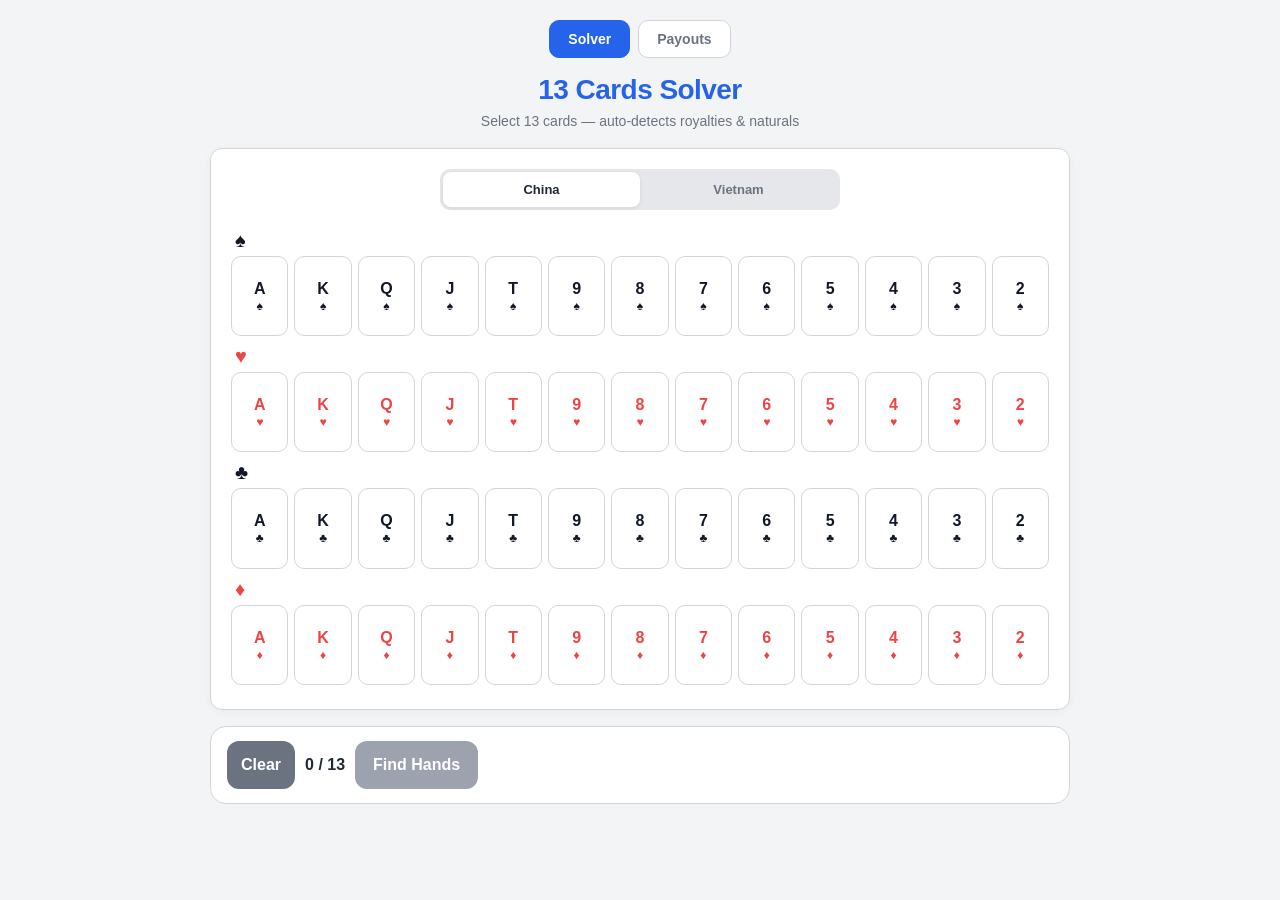
==== commit ee7aa170: "Replace swipeable card rows with a full visible 13-column grid on mobile. Show every rank per suit a" ====
--- a/index.html
+++ b/index.html
@@ -22,8 +22,6 @@
             --safe-top: env(safe-area-inset-top, 0px);
             --safe-bottom: env(safe-area-inset-bottom, 0px);
             --dock-h: 72px;
-            --picker-card-w: 50px;
-            --picker-card-h: 72px;
         }
         * { box-sizing: border-box; font-family: -apple-system, BlinkMacSystemFont, "SF Pro Text", "Segoe UI", Roboto, Helvetica, Arial, sans-serif; }
         html { -webkit-text-size-adjust: 100%; }
@@ -62,35 +60,77 @@
             box-shadow: 0 1px 4px rgba(0,0,0,0.08);
         }
 
-        /* Suit rows: horizontal scroll on phone */
-        .suit-row { display: flex; align-items: stretch; gap: 8px; margin-bottom: 8px; }
+        /* Deck grid: all 13 ranks visible per suit, no horizontal scroll */
+        #deck-grid { display: flex; flex-direction: column; gap: 6px; }
+
+        .rank-header {
+            display: grid;
+            grid-template-columns: 24px 1fr;
+            gap: 4px;
+            margin-bottom: 2px;
+        }
+        .rank-header-label { width: 24px; }
+        .rank-header-cells {
+            display: grid;
+            grid-template-columns: repeat(13, 1fr);
+            gap: 3px;
+        }
+        .rank-header-cells span {
+            text-align: center;
+            font-size: 0.625rem;
+            font-weight: 800;
+            color: #9ca3af;
+            line-height: 1;
+        }
+
+        .suit-row {
+            display: grid;
+            grid-template-columns: 24px 1fr;
+            gap: 4px;
+            align-items: stretch;
+        }
         .suit-label {
-            flex: 0 0 32px; display: flex; align-items: center; justify-content: center;
-            font-size: 1.375rem; font-weight: 700; padding-top: 4px;
-        }
-        .suit-scroll {
-            display: flex; gap: 6px; overflow-x: auto; flex: 1; min-width: 0;
-            scroll-snap-type: x proximity; -webkit-overflow-scrolling: touch;
-            overscroll-behavior-x: contain;
-            padding: 2px 2px 6px; scrollbar-width: none;
-        }
-        .suit-scroll::-webkit-scrollbar { display: none; }
+            display: flex;
+            align-items: center;
+            justify-content: center;
+            font-size: 1.125rem;
+            font-weight: 700;
+            line-height: 1;
+        }
+        .suit-cards {
+            display: grid;
+            grid-template-columns: repeat(13, 1fr);
+            gap: 3px;
+        }
 
         .card-btn {
-            flex: 0 0 var(--picker-card-w); width: var(--picker-card-w); height: var(--picker-card-h);
-            border: 1.5px solid var(--border); border-radius: 10px;
-            background: white; font-weight: 700; font-size: 1.0625rem;
-            display: flex; flex-direction: column; align-items: center; justify-content: center;
-            cursor: pointer; touch-action: manipulation; scroll-snap-align: start;
-            -webkit-tap-highlight-color: transparent; user-select: none;
+            width: 100%;
+            aspect-ratio: 5 / 7;
+            min-height: 40px;
+            border: 1.5px solid var(--border);
+            border-radius: 8px;
+            background: white;
+            font-weight: 700;
+            font-size: clamp(0.6875rem, 2.9vw, 0.9375rem);
+            display: flex;
+            flex-direction: column;
+            align-items: center;
+            justify-content: center;
+            cursor: pointer;
+            touch-action: manipulation;
+            -webkit-tap-highlight-color: transparent;
+            user-select: none;
             transition: transform 0.1s, box-shadow 0.1s, background 0.1s;
-        }
-        .card-btn:active { transform: scale(0.94); }
+            padding: 0;
+        }
+        .card-btn:active { transform: scale(0.92); }
         .card-btn.selected {
-            background: var(--primary); color: white !important; border-color: var(--primary);
-            box-shadow: 0 4px 12px rgba(37, 99, 235, 0.35);
-        }
-        .card-btn .suit-sm { font-size: 0.75rem; line-height: 1; margin-top: 2px; }
+            background: var(--primary);
+            color: white !important;
+            border-color: var(--primary);
+            box-shadow: 0 2px 8px rgba(37, 99, 235, 0.35);
+        }
+        .card-btn .suit-sm { display: none; }
         .card-red { color: var(--red-suit); }
         .card-black { color: var(--black-suit); }
 
@@ -189,14 +229,34 @@
         #loading { text-align: center; font-weight: 700; color: var(--primary); display: none; padding: 24px; }
 
         @media (min-width: 600px) {
-            :root { --picker-card-w: 44px; --picker-card-h: 64px; --dock-h: 0px; }
+            :root { --dock-h: 0px; }
             body { padding: 20px 20px 32px; }
             h1 { font-size: 1.75rem; }
             .section { padding: 20px; border-radius: 12px; }
             .variant-segment { max-width: 400px; margin-inline: auto; margin-bottom: 20px; }
-            .suit-scroll { flex-wrap: wrap; overflow: visible; justify-content: center; }
-            .suit-row { flex-direction: column; align-items: center; margin-bottom: 10px; }
-            .suit-label { flex: none; padding: 0; }
+            .rank-header { display: none; }
+            .suit-row {
+                grid-template-columns: 1fr;
+                gap: 6px;
+                margin-bottom: 4px;
+            }
+            .suit-label { font-size: 1.25rem; justify-content: flex-start; padding-left: 4px; }
+            .suit-cards {
+                grid-template-columns: repeat(13, minmax(44px, 1fr));
+                gap: 6px;
+                justify-content: center;
+            }
+            .card-btn {
+                min-height: 64px;
+                border-radius: 10px;
+                font-size: 1rem;
+            }
+            .card-btn .suit-sm {
+                display: block;
+                font-size: 0.75rem;
+                line-height: 1;
+                margin-top: 2px;
+            }
             .action-dock {
                 position: static; max-width: 900px; margin: 0 auto 24px;
                 background: var(--card-bg); backdrop-filter: none;
@@ -281,6 +341,16 @@
         function buildDeck() {
             const grid = document.getElementById('deck-grid');
             grid.innerHTML = '';
+
+            const rankHeader = document.createElement('div');
+            rankHeader.className = 'rank-header';
+            rankHeader.innerHTML = `
+                <div class="rank-header-label"></div>
+                <div class="rank-header-cells">
+                    ${ranks.map(r => `<span>${r}</span>`).join('')}
+                </div>`;
+            grid.appendChild(rankHeader);
+
             suits.forEach(suit => {
                 const row = document.createElement('div');
                 row.className = 'suit-row';
@@ -290,8 +360,8 @@
                 label.textContent = suit.symbol;
                 label.setAttribute('aria-hidden', 'true');
 
-                const scroll = document.createElement('div');
-                scroll.className = 'suit-scroll';
+                const cards = document.createElement('div');
+                cards.className = 'suit-cards';
 
                 ranks.forEach(rank => {
                     const btn = document.createElement('div');
@@ -301,11 +371,11 @@
                     btn.setAttribute('aria-label', `${rank} of ${suit.symbol}`);
                     btn.innerHTML = `<span>${rank}</span><span class="suit-sm">${suit.symbol}</span>`;
                     btn.onclick = () => toggleCard(rank, suit, btn);
-                    scroll.appendChild(btn);
+                    cards.appendChild(btn);
                 });
 
                 row.appendChild(label);
-                row.appendChild(scroll);
+                row.appendChild(cards);
                 grid.appendChild(row);
             });
         }
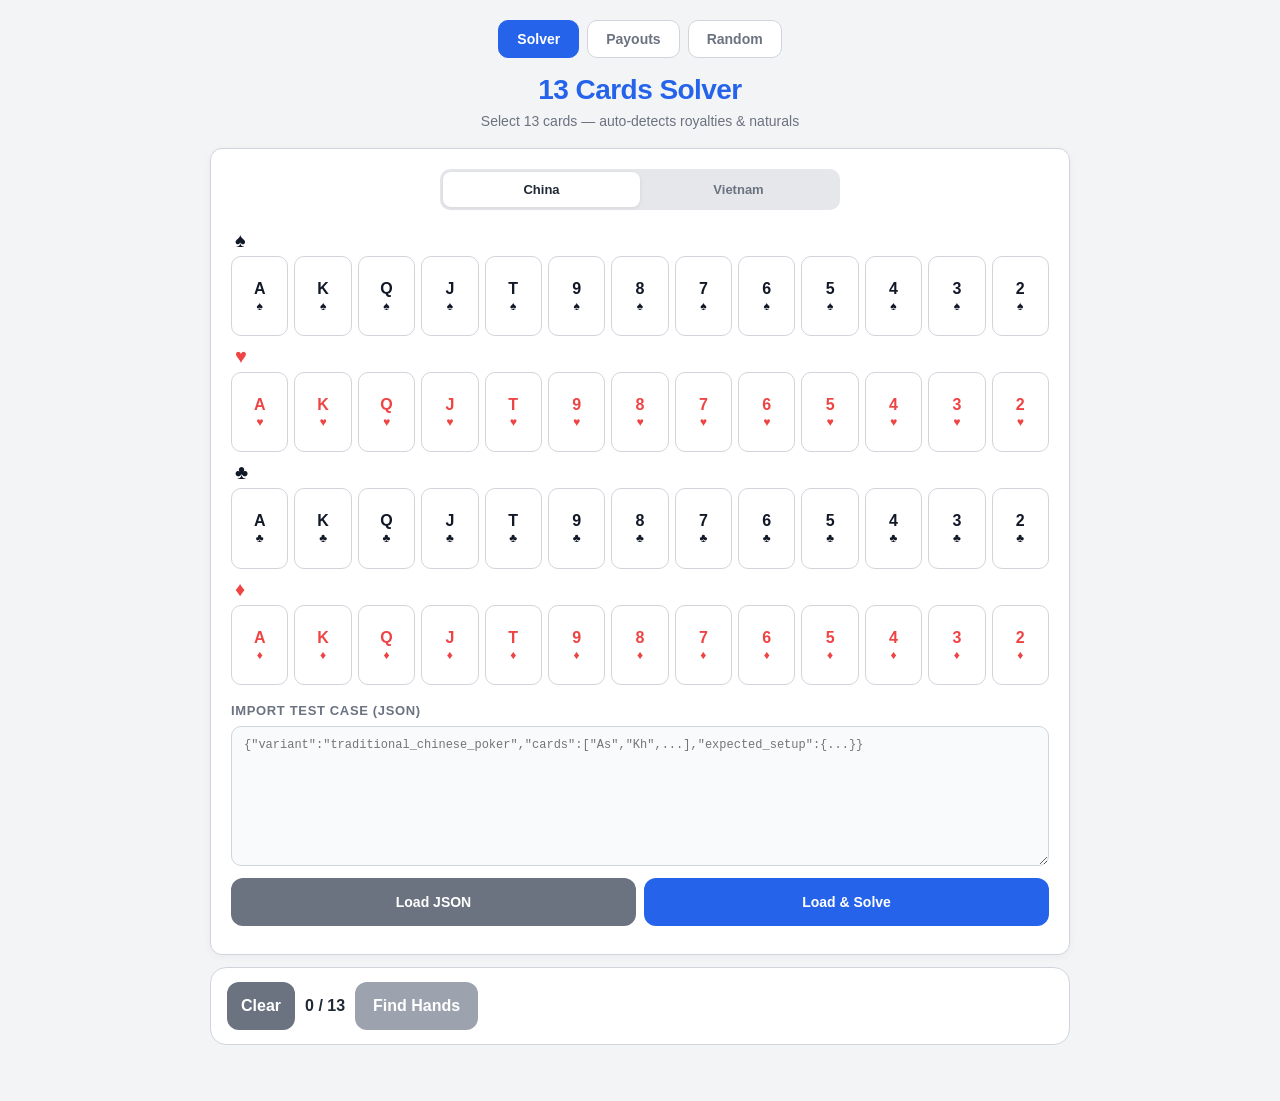
==== commit ad24479f: "Add JSON test cases, random hand page, and fix mobile card picker layout. Extract shared solver logi" ====
--- a/index.html
+++ b/index.html
@@ -24,12 +24,13 @@
             --dock-h: 72px;
         }
         * { box-sizing: border-box; font-family: -apple-system, BlinkMacSystemFont, "SF Pro Text", "Segoe UI", Roboto, Helvetica, Arial, sans-serif; }
-        html { -webkit-text-size-adjust: 100%; }
+        html { -webkit-text-size-adjust: 100%; overflow-x: hidden; }
         body {
             background-color: var(--bg); color: var(--text); margin: 0;
-            padding: calc(12px + var(--safe-top)) 16px calc(var(--dock-h) + var(--safe-bottom) + 16px);
+            padding: calc(8px + var(--safe-top)) 8px calc(var(--dock-h) + var(--safe-bottom) + 12px);
             max-width: 900px; margin-inline: auto;
             min-height: 100dvh;
+            overflow-x: hidden;
         }
         h1, h2 { text-align: center; color: var(--primary); margin: 0 0 6px; }
         h1 { font-size: 1.5rem; letter-spacing: -0.02em; }
@@ -37,8 +38,8 @@
         p.subtitle { text-align: center; color: #6b7280; font-size: 0.875rem; margin: 0 0 16px; line-height: 1.4; }
 
         .section {
-            background: var(--card-bg); padding: 14px; border-radius: 16px;
-            box-shadow: 0 2px 8px rgba(0,0,0,0.04); margin-bottom: 16px; border: 1px solid var(--border);
+            background: var(--card-bg); padding: 10px; border-radius: 16px;
+            box-shadow: 0 2px 8px rgba(0,0,0,0.04); margin-bottom: 12px; border: 1px solid var(--border);
         }
 
         /* iOS-style segmented control */
@@ -60,58 +61,39 @@
             box-shadow: 0 1px 4px rgba(0,0,0,0.08);
         }
 
-        /* Deck grid: all 13 ranks visible per suit, no horizontal scroll */
-        #deck-grid { display: flex; flex-direction: column; gap: 6px; }
-
-        .rank-header {
-            display: grid;
-            grid-template-columns: 24px 1fr;
-            gap: 4px;
-            margin-bottom: 2px;
-        }
-        .rank-header-label { width: 24px; }
-        .rank-header-cells {
-            display: grid;
-            grid-template-columns: repeat(13, 1fr);
+        /* Deck grid: 7 cols × 2 rows per suit on phone — all ranks visible, no horizontal scroll */
+        #deck-grid { display: flex; flex-direction: column; gap: 6px; overflow-x: hidden; }
+
+        .rank-header { display: none; }
+
+        .suit-row {
+            display: flex;
+            flex-direction: column;
             gap: 3px;
         }
-        .rank-header-cells span {
-            text-align: center;
-            font-size: 0.625rem;
-            font-weight: 800;
-            color: #9ca3af;
-            line-height: 1;
-        }
-
-        .suit-row {
-            display: grid;
-            grid-template-columns: 24px 1fr;
-            gap: 4px;
-            align-items: stretch;
-        }
         .suit-label {
-            display: flex;
-            align-items: center;
-            justify-content: center;
-            font-size: 1.125rem;
+            font-size: 0.75rem;
             font-weight: 700;
             line-height: 1;
+            padding-left: 2px;
         }
         .suit-cards {
             display: grid;
-            grid-template-columns: repeat(13, 1fr);
-            gap: 3px;
+            grid-template-columns: repeat(7, minmax(0, 1fr));
+            gap: 4px;
+            width: 100%;
         }
 
         .card-btn {
             width: 100%;
+            min-width: 0;
+            max-width: 100%;
             aspect-ratio: 5 / 7;
-            min-height: 40px;
-            border: 1.5px solid var(--border);
-            border-radius: 8px;
+            border: 1px solid var(--border);
+            border-radius: 7px;
             background: white;
             font-weight: 700;
-            font-size: clamp(0.6875rem, 2.9vw, 0.9375rem);
+            font-size: 0.8125rem;
             display: flex;
             flex-direction: column;
             align-items: center;
@@ -227,6 +209,23 @@
         .top-nav a.active { background: var(--primary); color: white; border-color: var(--primary); }
 
         #loading { text-align: center; font-weight: 700; color: var(--primary); display: none; padding: 24px; }
+
+        .json-panel { margin-top: 14px; }
+        .json-panel h3 {
+            font-size: 0.8125rem; font-weight: 800; text-transform: uppercase;
+            letter-spacing: 0.05em; color: #6b7280; margin: 0 0 8px;
+        }
+        .json-textarea {
+            width: 100%; min-height: 140px; padding: 10px 12px;
+            font-family: ui-monospace, SFMono-Regular, Menlo, Monaco, Consolas, monospace;
+            font-size: 0.75rem; line-height: 1.45; border: 1px solid var(--border);
+            border-radius: 10px; background: #f9fafb; color: var(--text); resize: vertical;
+        }
+        .json-actions { display: flex; gap: 8px; margin-top: 8px; flex-wrap: wrap; }
+        .json-actions .btn { flex: 1; min-width: 120px; padding: 12px; font-size: 0.875rem; }
+        .json-hint { font-size: 0.75rem; color: #6b7280; margin: 8px 0 0; line-height: 1.4; }
+        .match-ok { color: var(--success); font-size: 0.8125rem; font-weight: 700; margin-top: 8px; }
+        .match-bad { color: #ef4444; font-size: 0.8125rem; font-weight: 700; margin-top: 8px; }
 
         @media (min-width: 600px) {
             :root { --dock-h: 0px; }
@@ -289,6 +288,7 @@
     <nav class="top-nav">
         <a href="index.html" class="active">Solver</a>
         <a href="payouts.html">Payouts</a>
+        <a href="random.html">Random</a>
     </nav>
 
     <h1>13 Cards Solver</h1>
@@ -306,6 +306,16 @@
             </label>
         </div>
         <div id="deck-grid"></div>
+
+        <div class="json-panel">
+            <h3>Import test case (JSON)</h3>
+            <textarea class="json-textarea" id="import-json" placeholder='{"variant":"traditional_chinese_poker","cards":["As","Kh",...],"expected_setup":{...}}'></textarea>
+            <div class="json-actions">
+                <button type="button" class="btn btn-clear" id="import-btn">Load JSON</button>
+                <button type="button" class="btn btn-primary" id="import-solve-btn">Load &amp; Solve</button>
+            </div>
+            <p class="json-hint" id="import-status"></p>
+        </div>
     </div>
 
     <div class="action-dock">
@@ -318,17 +328,24 @@
         <h2>Results</h2>
         <div id="loading">Calculating...</div>
         <div id="results-container"></div>
+        <div class="json-panel" id="export-panel" style="display:none;">
+            <h3>Export test case (JSON)</h3>
+            <textarea class="json-textarea" id="export-json" readonly></textarea>
+            <div class="json-actions">
+                <button type="button" class="btn btn-primary" id="copy-json-btn">Copy JSON</button>
+            </div>
+            <p class="json-hint">Share this file to reproduce the hand and expected top setup from the solver.</p>
+            <p id="match-status"></p>
+        </div>
     </div>
 
+    <script src="cards.js"></script>
     <script src="config.js"></script>
+    <script src="solver.js"></script>
+    <script src="testcase.js"></script>
     <script>
-        const suits = [
-            { id: 's', symbol: '♠', color: 'card-black' },
-            { id: 'h', symbol: '♥', color: 'card-red' },
-            { id: 'c', symbol: '♣', color: 'card-black' },
-            { id: 'd', symbol: '♦', color: 'card-red' }
-        ];
-        const ranks = ['A', 'K', 'Q', 'J', 'T', '9', '8', '7', '6', '5', '4', '3', '2'];
+        const suits = SUITS;
+        const ranks = RANKS;
         const catNames = ['High Card', 'Pair', 'Two Pair', 'Three of a Kind', 'Straight', 'Flush', 'Full House', 'Four of a Kind', 'Straight Flush'];
 
         let selectedCards = [];
@@ -341,15 +358,6 @@
         function buildDeck() {
             const grid = document.getElementById('deck-grid');
             grid.innerHTML = '';
-
-            const rankHeader = document.createElement('div');
-            rankHeader.className = 'rank-header';
-            rankHeader.innerHTML = `
-                <div class="rank-header-label"></div>
-                <div class="rank-header-cells">
-                    ${ranks.map(r => `<span>${r}</span>`).join('')}
-                </div>`;
-            grid.appendChild(rankHeader);
 
             suits.forEach(suit => {
                 const row = document.createElement('div');
@@ -397,13 +405,17 @@
             updateStatus();
         }
 
-        function getCardValue(rank) {
-            if (rank === 'A') return 14;
-            if (rank === 'K') return 13;
-            if (rank === 'Q') return 12;
-            if (rank === 'J') return 11;
-            if (rank === 'T') return 10;
-            return parseInt(rank);
+        function applyPreset(cardIds) {
+            if (!cardIds || !cardIds.length) return;
+            clearSelection();
+            cardIds.forEach(id => {
+                if (selectedCards.length >= 13) return;
+                const suitId = id.slice(-1);
+                const rank = id.slice(0, -1);
+                const suit = suits.find(s => s.id === suitId);
+                const btn = document.querySelector(`[data-card-id="${id}"]`);
+                if (suit && btn) toggleCard(rank, suit, btn);
+            });
         }
 
         function clearSelection() {
@@ -446,323 +458,59 @@
             }, 50);
         }
 
-        // --- Combinatorics ---
-        function combinations(arr, k) {
-            const res = [];
-            function helper(start, combo) {
-                if (combo.length === k) { res.push(combo.slice()); return; }
-                for (let i = start; i < arr.length; i++) {
-                    combo.push(arr[i]);
-                    helper(i + 1, combo);
-                    combo.pop();
+        let lastExpectedSetup = null;
+
+        function loadTestCaseFromJson(autoSolve) {
+            const status = document.getElementById('import-status');
+            try {
+                const parsed = parseTestCase(document.getElementById('import-json').value);
+                document.querySelector(`input[name=variant][value="${parsed.variant}"]`).checked = true;
+                buildDeck();
+                applyPreset(parsed.cards.map(c => c.id));
+                lastExpectedSetup = parsed.expected_setup;
+                status.textContent = `Loaded ${parsed.cards.length} cards (${parsed.variant.replace(/_/g, ' ')}).`;
+                status.className = 'json-hint match-ok';
+                if (autoSolve && selectedCards.length === 13) startSolving();
+            } catch (e) {
+                status.textContent = e.message || 'Invalid JSON';
+                status.className = 'json-hint match-bad';
+            }
+        }
+
+        function updateExportJson(cards, variant, results) {
+            const panel = document.getElementById('export-panel');
+            const ta = document.getElementById('export-json');
+            const matchEl = document.getElementById('match-status');
+            const testCase = buildTestCase(cards, variant, results);
+            ta.value = testCaseToJson(testCase);
+            panel.style.display = 'block';
+            if (lastExpectedSetup && results.arrangements[0]) {
+                const mismatches = compareSetupToExpected(results.arrangements[0], lastExpectedSetup);
+                if (mismatches === null) {
+                    matchEl.textContent = '✓ Top setup matches expected_setup from imported JSON.';
+                    matchEl.className = 'match-ok';
+                } else {
+                    matchEl.textContent = `✗ Mismatch in row(s): ${mismatches.join(', ')}`;
+                    matchEl.className = 'match-bad';
                 }
-            }
-            helper(0, []);
-            return res;
-        }
-
-        // --- Poker helpers ---
-        function rankCounts(hand) {
-            const counts = {};
-            hand.forEach(c => { counts[c.r] = (counts[c.r] || 0) + 1; });
-            return counts;
-        }
-
-        function isFlush(hand) {
-            if (!hand.length) return false;
-            const s = hand[0].s;
-            return hand.every(c => c.s === s);
-        }
-
-        function straightHigh(hand) {
-            const vals = [...new Set(hand.map(c => c.r))].sort((a, b) => a - b);
-            if (vals.length !== hand.length) return null;
-            const max = Math.max(...vals), min = Math.min(...vals);
-            if (max - min === hand.length - 1) return max;
-            if (vals.includes(14)) {
-                const low = vals.map(v => v === 14 ? 1 : v).sort((a, b) => a - b);
-                const mx = Math.max(...low), mn = Math.min(...low);
-                if (low.length === hand.length && mx - mn === hand.length - 1) return 5;
-            }
-            return null;
-        }
-
-        function isStraight(hand) { return straightHigh(hand) !== null; }
-        function isStraightFlush(hand) { return isFlush(hand) && isStraight(hand); }
-        function isFourOfAKind(hand) { return Object.values(rankCounts(hand)).includes(4); }
-        function isFullHouse(hand) {
-            const v = Object.values(rankCounts(hand));
-            return v.includes(3) && v.includes(2);
-        }
-        function isThreeOfAKind(hand) { return Object.values(rankCounts(hand)).includes(3); }
-
-        function sortedRanksDesc(hand) {
-            return hand.map(c => c.r).sort((a, b) => b - a);
-        }
-
-        function evalFront(cards) {
-            const counts = rankCounts(cards);
-            const entries = Object.entries(counts).map(([r, n]) => [+r, n]).sort((a, b) => b[0] - a[0]);
-            if (entries.some(([, n]) => n === 3)) {
-                const trip = entries.find(([, n]) => n === 3)[0];
-                return { cat: 2, name: 'Three of a Kind', kickers: [trip] };
-            }
-            if (entries.some(([, n]) => n === 2)) {
-                const pair = entries.find(([, n]) => n === 2)[0];
-                const kicker = entries.find(([, n]) => n === 1)[0];
-                return { cat: 1, name: 'Pair', kickers: [pair, kicker] };
-            }
-            const ks = sortedRanksDesc(cards);
-            return { cat: 0, name: 'High Card', kickers: ks };
-        }
-
-        function evalFive(cards) {
-            const counts = rankCounts(cards);
-            const byCount = Object.entries(counts).map(([r, n]) => ({ r: +r, n })).sort((a, b) => b.n - a.n || b.r - a.r);
-            const ranks = sortedRanksDesc(cards);
-            const flush = isFlush(cards);
-            const sh = straightHigh(cards);
-            const sf = flush && sh !== null;
-
-            if (sf) return { cat: 8, name: 'Straight Flush', kickers: [sh] };
-            if (byCount[0].n === 4) {
-                const quad = byCount[0].r, kicker = byCount[1].r;
-                return { cat: 7, name: 'Four of a Kind', kickers: [quad, kicker] };
-            }
-            if (byCount[0].n === 3 && byCount[1].n === 2) {
-                return { cat: 6, name: 'Full House', kickers: [byCount[0].r, byCount[1].r] };
-            }
-            if (flush) return { cat: 5, name: 'Flush', kickers: ranks };
-            if (sh !== null) return { cat: 4, name: 'Straight', kickers: [sh] };
-            if (byCount[0].n === 3) {
-                const trip = byCount[0].r;
-                const kickers = ranks.filter(r => r !== trip);
-                return { cat: 3, name: 'Three of a Kind', kickers: [trip, ...kickers] };
-            }
-            if (byCount[0].n === 2 && byCount[1].n === 2) {
-                const hi = Math.max(byCount[0].r, byCount[1].r), lo = Math.min(byCount[0].r, byCount[1].r);
-                const k = byCount.find(x => x.n === 1).r;
-                return { cat: 2, name: 'Two Pair', kickers: [hi, lo, k] };
-            }
-            if (byCount[0].n === 2) {
-                const pair = byCount[0].r;
-                const kickers = ranks.filter(r => r !== pair);
-                return { cat: 1, name: 'Pair', kickers: [pair, ...kickers] };
-            }
-            return { cat: 0, name: 'High Card', kickers: ranks };
-        }
-
-        function compareEval(a, b) {
-            if (a.cat !== b.cat) return a.cat - b.cat;
-            const len = Math.max(a.kickers.length, b.kickers.length);
-            for (let i = 0; i < len; i++) {
-                const av = a.kickers[i] || 0, bv = b.kickers[i] || 0;
-                if (av !== bv) return av - bv;
-            }
-            return 0;
-        }
-
-        /** 5-card vs 5-card: positive if handA wins */
-        function beatsFive(handA, handB) {
-            return compareEval(evalFive(handA), evalFive(handB)) > 0;
-        }
-
-        /**
-         * Chinese poker foul rule: middle must beat front.
-         * Cross-size comparison — e.g. front pair needs middle pair+ with higher kickers,
-         * front trips only allows middle high card or two-pair+ (not a lone pair).
-         */
-        function beatsFront(middle, front) {
-            const m = evalFive(middle);
-            const f = evalFront(front);
-
-            if (f.cat === 2) {
-                if (m.cat === 1) return false;
-                return true;
-            }
-            if (f.cat === 1) {
-                if (m.cat === 0) return false;
-                if (m.cat > 1) return true;
-                return compareEval(m, { cat: 1, kickers: f.kickers }) > 0;
-            }
-            if (m.cat >= 1) return true;
-            return compareEval(m, f) > 0;
-        }
-
-        function isValidArrangement(front, middle, back) {
-            return beatsFive(back, middle) && beatsFront(middle, front);
-        }
-
-        function evalToNumber(e) {
-            let n = e.cat;
-            for (const k of e.kickers) n = n * 100 + k;
-            return n;
-        }
-
-        function handStrengthScore(front, middle, back) {
-            return evalToNumber(evalFive(back)) * 1e12
-                + evalToNumber(evalFive(middle)) * 1e6
-                + evalToNumber(evalFront(front));
-        }
-
-        // --- Royalties ---
-        function getRowRoyalty(hand, row, variant) {
-            const cfg = config[variant].royalties_bonuses;
-            let key = null, payout = 0;
-            if (row === 'front') {
-                if (isThreeOfAKind(hand)) { key = 'three_of_a_kind'; payout = cfg.front_3_cards.three_of_a_kind; }
-            } else if (row === 'middle') {
-                if (isStraightFlush(hand)) { key = 'straight_flush'; payout = cfg.middle_5_cards.straight_flush; }
-                else if (isFourOfAKind(hand)) { key = 'four_of_a_kind'; payout = cfg.middle_5_cards.four_of_a_kind; }
-                else if (isFullHouse(hand)) { key = 'full_house'; payout = cfg.middle_5_cards.full_house; }
-            } else if (row === 'back') {
-                if (isStraightFlush(hand)) { key = 'straight_flush'; payout = cfg.back_5_cards.straight_flush; }
-                else if (isFourOfAKind(hand)) { key = 'four_of_a_kind'; payout = cfg.back_5_cards.four_of_a_kind; }
-            }
-            return { key, payout, label: key ? ROYALTY_LABELS[key] : null };
-        }
-
-        function getArrangementRoyalties(front, middle, back, variant) {
-            const f = getRowRoyalty(front, 'front', variant);
-            const m = getRowRoyalty(middle, 'middle', variant);
-            const b = getRowRoyalty(back, 'back', variant);
-            return { front: f, middle: m, back: b, total: f.payout + m.payout + b.payout };
-        }
-
-        function detectPossibleRoyalties(cards, variant) {
-            const idx = [...Array(13).keys()];
-            const possible = new Set();
-            combinations(idx, 3).forEach(fIdx => {
-                const front = fIdx.map(i => cards[i]);
-                const rem = idx.filter(i => !fIdx.includes(i));
-                combinations(rem, 5).forEach(mIdx => {
-                    const middle = mIdx.map(i => cards[i]);
-                    const bIdx = rem.filter(i => !mIdx.includes(i));
-                    const back = bIdx.map(i => cards[i]);
-                    if (!isValidArrangement(front, middle, back)) return;
-                    if (isThreeOfAKind(front)) possible.add('front:three_of_a_kind');
-                    const mr = getRowRoyalty(middle, 'middle', variant);
-                    const br = getRowRoyalty(back, 'back', variant);
-                    if (mr.key) possible.add(`middle:${mr.key}`);
-                    if (br.key) possible.add(`back:${br.key}`);
-                });
-            });
-            return [...possible];
-        }
-
-        // --- Naturals ---
-        function detectThreeOfType(cards, predicate, sizes) {
-            const idx = [...Array(cards.length).keys()];
-            for (const c1 of combinations(idx, sizes[0])) {
-                const hand1 = c1.map(i => cards[i]);
-                if (!predicate(hand1)) continue;
-                const rem1 = idx.filter(i => !c1.includes(i));
-                for (const c2 of combinations(rem1, sizes[1])) {
-                    const hand2 = c2.map(i => cards[i]);
-                    if (!predicate(hand2)) continue;
-                    const rem2 = rem1.filter(i => !c2.includes(i));
-                    const hand3 = rem2.map(i => cards[i]);
-                    if (hand3.length === sizes[2] && predicate(hand3)) return true;
-                }
-            }
-            return false;
-        }
-
-        function detectNaturals(cards, variant) {
-            const found = [];
-            const counts = rankCounts(cards);
-            const rankVals = Object.keys(counts).map(Number);
-            const uniqueRanks = rankVals.length;
-            const suitVals = {};
-            cards.forEach(c => { suitVals[c.s] = (suitVals[c.s] || 0) + 1; });
-            const pairs = Object.values(counts).filter(n => n === 2).length;
-            const trips = Object.values(counts).filter(n => n === 3).length;
-            const natCfg = config[variant].naturals_automatic_wins;
-
-            if (variant === 'traditional_chinese_poker') {
-                if (uniqueRanks === 13 && Object.keys(suitVals).length === 1) found.push({ key: 'clean_dragon', payout: natCfg.clean_dragon });
-                else if (uniqueRanks === 13) found.push({ key: 'dragon', payout: natCfg.dragon });
-                if (Object.keys(suitVals).length === 4) found.push({ key: 'all_colors', payout: natCfg.all_colors });
             } else {
-                if (uniqueRanks === 13 && Object.keys(suitVals).length === 1) {
-                    found.push({ key: 'dragon_same_suit', payout: natCfg.dragon_same_suit });
-                } else if (uniqueRanks === 13) {
-                    found.push({ key: 'dragon_mixed_suit', payout: natCfg.dragon_mixed_suit });
-                }
-                if (pairs === 5 && trips === 1) found.push({ key: 'five_pairs_one_trips', payout: natCfg.five_pairs_one_trips });
-            }
-
-            if (pairs === 6) found.push({ key: 'six_pairs', payout: natCfg.six_pairs });
-            if (detectThreeOfType(cards, isFlush, [3, 5, 5])) found.push({ key: 'three_flushes', payout: natCfg.three_flushes });
-            if (detectThreeOfType(cards, isStraight, [3, 5, 5])) found.push({ key: 'three_straights', payout: natCfg.three_straights });
-
-            return found;
-        }
-
-        function getAcePayout(front, cards, variant) {
-            if (variant !== 'vietnamese_mau_binh') return { key: null, payout: 0, label: null };
-            const aceCount = cards.filter(c => c.r === 14).length;
-            const frontAces = front.filter(c => c.r === 14).length;
-            const ap = config.vietnamese_mau_binh.ace_payouts;
-            if (aceCount === 0) return { key: 'no_aces_penalty', payout: ap.no_aces_penalty, label: 'No Aces' };
-            if (aceCount === 4) return { key: 'four_aces', payout: ap.four_aces, label: 'Four Aces' };
-            if (aceCount === 3 && frontAces === 3) return { key: 'three_aces_front_hand', payout: ap.three_aces_front_hand, label: 'Three Aces (Front)' };
-            if (aceCount === 3) return { key: 'three_aces', payout: ap.three_aces, label: 'Three Aces' };
-            if (aceCount === 2) return { key: 'two_aces', payout: ap.two_aces, label: 'Two Aces' };
-            return { key: null, payout: 0, label: null };
-        }
-
-        // --- Solver ---
-        function solveHands(cards, variant) {
-            const idx = [...Array(13).keys()];
-            const valid = [];
-
-            for (const fIdx of combinations(idx, 3)) {
-                const front = fIdx.map(i => cards[i]);
-                const rem1 = idx.filter(i => !fIdx.includes(i));
-                for (const mIdx of combinations(rem1, 5)) {
-                    const middle = mIdx.map(i => cards[i]);
-                    const bIdx = rem1.filter(i => !mIdx.includes(i));
-                    const back = bIdx.map(i => cards[i]);
-                    if (!isValidArrangement(front, middle, back)) continue;
-
-                    const frontEval = evalFront(front);
-                    const midEval = evalFive(middle);
-                    const backEval = evalFive(back);
-                    const royalties = getArrangementRoyalties(front, middle, back, variant);
-                    const ace = getAcePayout(front, cards, variant);
-                    const royaltyTotal = royalties.total;
-                    const totalPayout = royaltyTotal + ace.payout;
-                    const strength = handStrengthScore(front, middle, back);
-
-                    valid.push({
-                        front, middle, back,
-                        frontEval, midEval, backEval,
-                        royalties, ace,
-                        royaltyTotal, totalPayout, strength,
-                        hasRoyalties: royaltyTotal > 0
-                    });
-                }
-            }
-
-            valid.sort((a, b) => {
-                if (b.royaltyTotal !== a.royaltyTotal) return b.royaltyTotal - a.royaltyTotal;
-                if (b.totalPayout !== a.totalPayout) return b.totalPayout - a.totalPayout;
-                return b.strength - a.strength;
-            });
-
-            const naturals = detectNaturals(cards, variant);
-            const possibleRoyalties = detectPossibleRoyalties(cards, variant);
-            const hasRoyaltyPotential = possibleRoyalties.length > 0;
-
-            return {
-                arrangements: valid.slice(0, 8),
-                naturals,
-                possibleRoyalties,
-                hasRoyaltyPotential,
-                totalValid: valid.length
-            };
-        }
+                matchEl.textContent = '';
+            }
+        }
+
+        document.getElementById('import-btn').addEventListener('click', () => loadTestCaseFromJson(false));
+        document.getElementById('import-solve-btn').addEventListener('click', () => loadTestCaseFromJson(true));
+        document.getElementById('copy-json-btn').addEventListener('click', async () => {
+            const ta = document.getElementById('export-json');
+            ta.select();
+            try {
+                await navigator.clipboard.writeText(ta.value);
+                document.getElementById('match-status').textContent = 'Copied to clipboard.';
+                document.getElementById('match-status').className = 'match-ok';
+            } catch {
+                document.execCommand('copy');
+            }
+        });
 
         // --- Rendering ---
         function formatPayout(n) {
@@ -802,7 +550,7 @@
                 });
                 const banner = document.createElement('div');
                 banner.className = 'natural-banner royalty';
-                banner.innerHTML = `<h3>Royalties Available</h3><p>${labels.join(' · ')} — royalty hands prioritized</p>`;
+                banner.innerHTML = `<h3>Royalties Available</h3><p>${labels.join(' · ')} — royalty setups ranked first</p>`;
                 container.appendChild(banner);
             } else if (naturals.length) {
                 const labels = naturals.map(n => `${NATURAL_LABELS[n.key] || n.key} (+${n.payout})`);
@@ -814,6 +562,7 @@
 
             if (!arrangements.length) {
                 container.innerHTML += '<p style="text-align:center;color:#6b7280">No valid arrangements found for these cards.</p>';
+                updateExportJson(selectedCards, variant, results);
                 return;
             }
 
@@ -845,12 +594,25 @@
             if (results.totalValid > arrangements.length) {
                 const note = document.createElement('p');
                 note.className = 'results-note';
-                note.textContent = `Top ${arrangements.length} of ${results.totalValid} valid setups (royalties first).`;
+                note.textContent = `Top ${arrangements.length} of ${results.totalValid} valid setups (royalties first, then strongest hands).`;
                 container.appendChild(note);
             }
+
+            updateExportJson(selectedCards, variant, results);
         }
 
         buildDeck();
+        const presetJson = sessionStorage.getItem('presetTestCase');
+        if (presetJson) {
+            sessionStorage.removeItem('presetTestCase');
+            document.getElementById('import-json').value = presetJson;
+            try { lastExpectedSetup = parseTestCase(presetJson).expected_setup; } catch { /* ignore */ }
+        }
+        const preset = loadPreset();
+        if (preset) applyPreset(preset);
+        if (new URLSearchParams(location.search).get('auto') === '1' && selectedCards.length === 13) {
+            startSolving();
+        }
     </script>
 </body>
 </html>
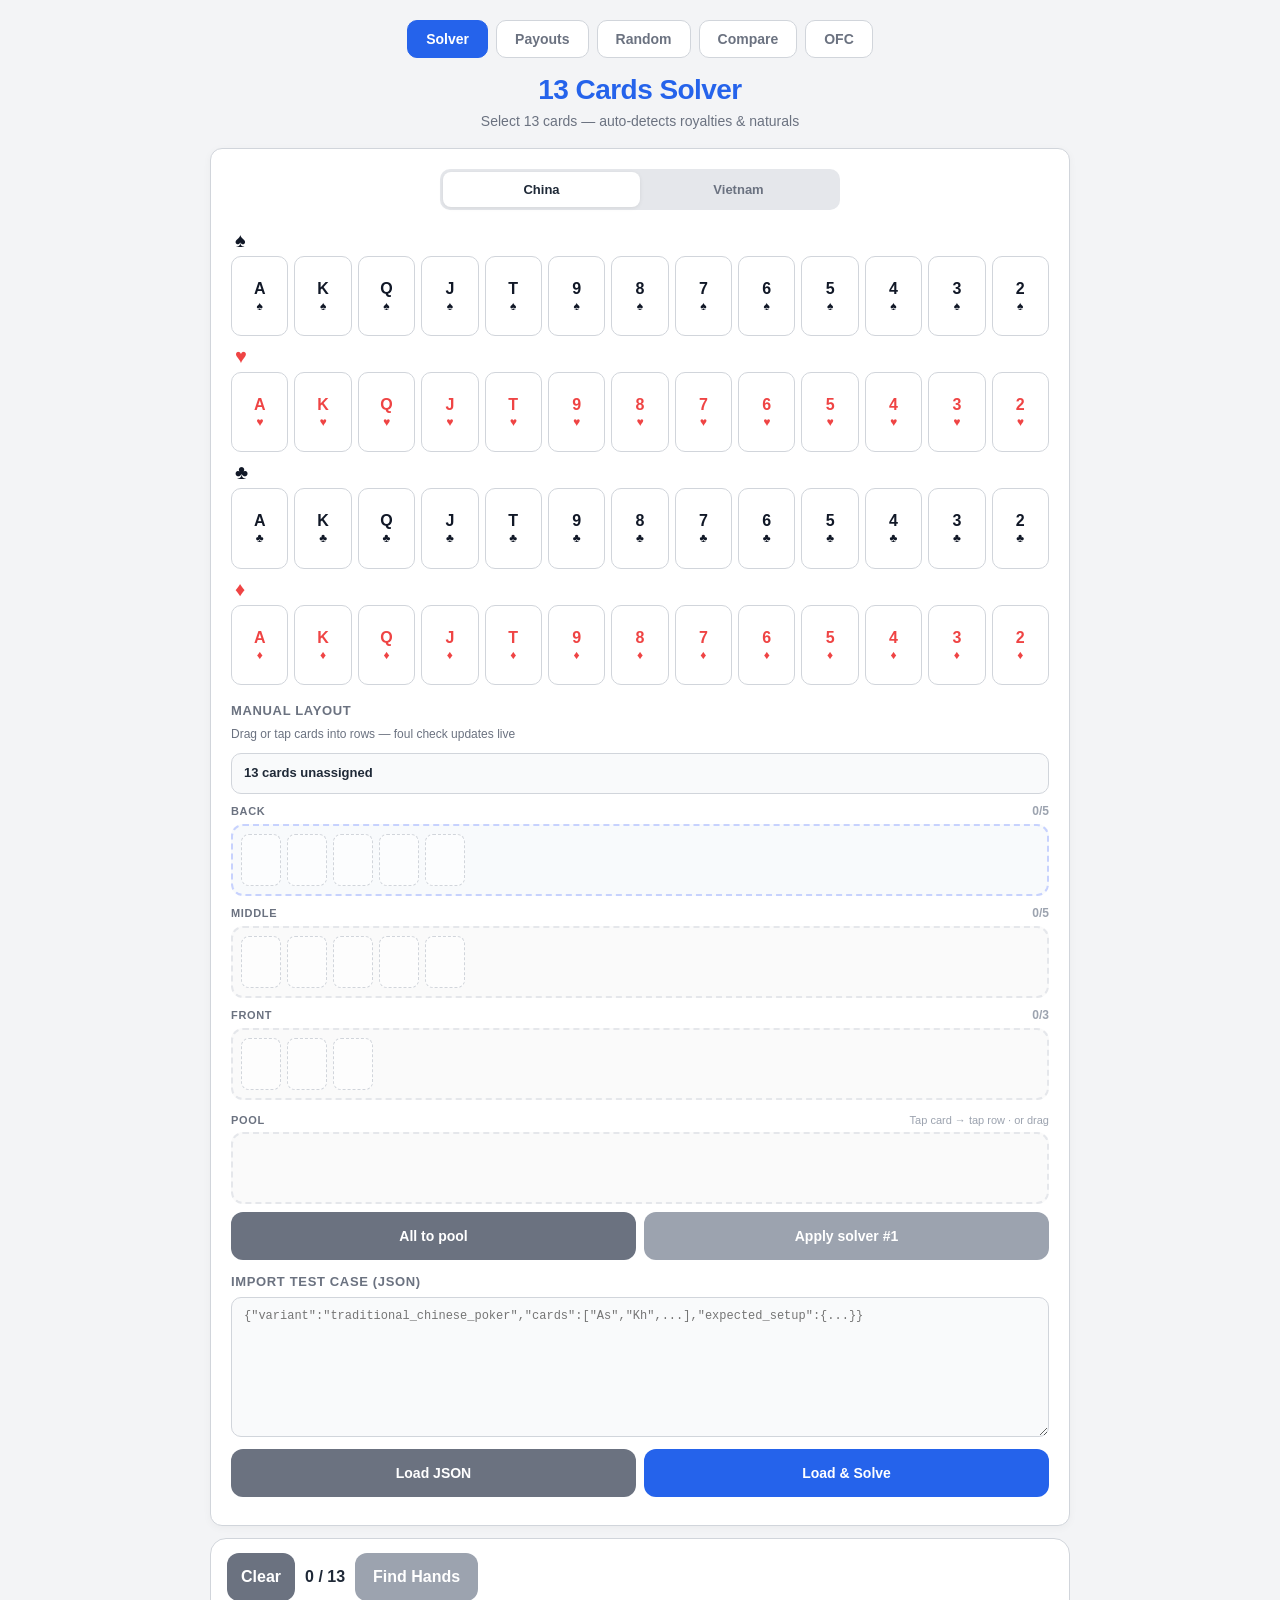
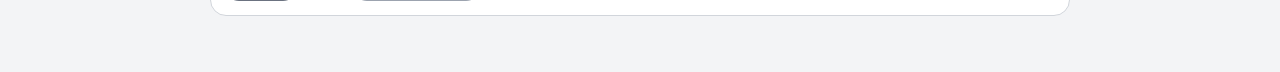
==== commit 32a0f343: "Add PWA, manual layout editor, compare, OFC mode, and haptics. Installable offline app with service " ====
--- a/index.html
+++ b/index.html
@@ -3,9 +3,16 @@
 <head>
     <meta charset="UTF-8">
     <meta name="viewport" content="width=device-width, initial-scale=1.0, viewport-fit=cover">
+    <meta name="description" content="Chinese Poker and Vietnamese Mậu Binh 13-card hand solver with royalties, naturals, and JSON test cases.">
     <meta name="apple-mobile-web-app-capable" content="yes">
     <meta name="apple-mobile-web-app-status-bar-style" content="default">
-    <meta name="theme-color" content="#f3f4f6">
+    <meta name="apple-mobile-web-app-title" content="13 Cards">
+    <meta name="theme-color" content="#2563eb">
+    <link rel="manifest" href="manifest.webmanifest">
+    <link rel="icon" href="icons/icon.svg" type="image/svg+xml">
+    <link rel="apple-touch-icon" href="icons/apple-touch-icon.png">
+    <link rel="stylesheet" href="pwa.css">
+    <link rel="stylesheet" href="app.css">
     <title>13 Cards Best Hand Solver</title>
     <style>
         :root {
@@ -289,6 +296,8 @@
         <a href="index.html" class="active">Solver</a>
         <a href="payouts.html">Payouts</a>
         <a href="random.html">Random</a>
+        <a href="compare.html">Compare</a>
+        <a href="ofc.html">OFC</a>
     </nav>
 
     <h1>13 Cards Solver</h1>
@@ -306,6 +315,16 @@
             </label>
         </div>
         <div id="deck-grid"></div>
+
+        <div id="manual-section" style="margin-top:14px;">
+            <h3 style="font-size:0.8125rem;font-weight:800;text-transform:uppercase;letter-spacing:0.05em;color:#6b7280;margin:0 0 6px;">Manual layout</h3>
+            <p class="json-hint" style="margin-bottom:10px;">Drag or tap cards into rows — foul check updates live</p>
+            <div id="manual-editor-root"></div>
+            <div class="json-actions">
+                <button type="button" class="btn btn-clear" id="editor-pool-all">All to pool</button>
+                <button type="button" class="btn btn-primary" id="editor-apply-top" disabled>Apply solver #1</button>
+            </div>
+        </div>
 
         <div class="json-panel">
             <h3>Import test case (JSON)</h3>
@@ -343,6 +362,10 @@
     <script src="config.js"></script>
     <script src="solver.js"></script>
     <script src="testcase.js"></script>
+    <script src="haptic.js"></script>
+    <script src="ui.js"></script>
+    <script src="editor.js"></script>
+    <script src="pwa.js"></script>
     <script>
         const suits = SUITS;
         const ranks = RANKS;
@@ -350,6 +373,25 @@
 
         let selectedCards = [];
         let lastResults = null;
+        let lastTopArrangement = null;
+        let manualEditor = null;
+
+        function initManualEditor() {
+            manualEditor = createManualRowEditor(document.getElementById('manual-editor-root'), {
+                variant: getVariant(),
+                onChange: () => {
+                    document.getElementById('editor-apply-top').disabled = !lastTopArrangement || selectedCards.length !== 13;
+                }
+            });
+            syncManualEditor();
+        }
+
+        function syncManualEditor() {
+            if (!manualEditor) return;
+            manualEditor.setVariant(getVariant());
+            manualEditor.syncCards(selectedCards);
+            document.getElementById('editor-apply-top').disabled = !lastTopArrangement || selectedCards.length !== 13;
+        }
 
         function getVariant() {
             return document.querySelector('input[name=variant]:checked').value;
@@ -389,6 +431,7 @@
         }
 
         function toggleCard(rank, suit, btnElement) {
+            hapticTap();
             const cardId = `${rank}${suit.id}`;
             const index = selectedCards.findIndex(c => c.id === cardId);
             if (index > -1) {
@@ -403,6 +446,7 @@
                 btnElement.classList.add('selected');
             }
             updateStatus();
+            syncManualEditor();
         }
 
         function applyPreset(cardIds) {
@@ -420,8 +464,10 @@
 
         function clearSelection() {
             selectedCards = [];
+            lastTopArrangement = null;
             document.querySelectorAll('.card-btn').forEach(btn => btn.classList.remove('selected'));
             updateStatus();
+            syncManualEditor();
             document.getElementById('results-section').style.display = 'none';
             lastResults = null;
         }
@@ -441,6 +487,7 @@
 
         document.querySelectorAll('input[name=variant]').forEach(r => {
             r.addEventListener('change', () => {
+                if (manualEditor) manualEditor.setVariant(getVariant());
                 if (lastResults && selectedCards.length === 13) startSolving();
             });
         });
@@ -562,9 +609,14 @@
 
             if (!arrangements.length) {
                 container.innerHTML += '<p style="text-align:center;color:#6b7280">No valid arrangements found for these cards.</p>';
+                lastTopArrangement = null;
                 updateExportJson(selectedCards, variant, results);
+                syncManualEditor();
                 return;
             }
+
+            lastTopArrangement = arrangements[0];
+            syncManualEditor();
 
             arrangements.forEach((arr, i) => {
                 const card = document.createElement('div');
@@ -602,6 +654,24 @@
         }
 
         buildDeck();
+        initManualEditor();
+
+        document.getElementById('editor-pool-all').addEventListener('click', () => {
+            hapticTap();
+            if (!manualEditor || !selectedCards.length) return;
+            manualEditor.applyArrangement([], [], []);
+            manualEditor.syncCards(selectedCards);
+        });
+        document.getElementById('editor-apply-top').addEventListener('click', () => {
+            if (!lastTopArrangement || !manualEditor) return;
+            hapticSuccess();
+            manualEditor.applyArrangement(
+                lastTopArrangement.front,
+                lastTopArrangement.middle,
+                lastTopArrangement.back
+            );
+        });
+
         const presetJson = sessionStorage.getItem('presetTestCase');
         if (presetJson) {
             sessionStorage.removeItem('presetTestCase');
--- a/pwa.css
+++ b/pwa.css
@@ -0,0 +1,64 @@
+.pwa-install-btn {
+    padding: 10px 14px;
+    border-radius: 10px;
+    font-size: 0.8125rem;
+    font-weight: 700;
+    border: 1px solid #2563eb;
+    background: #eff6ff;
+    color: #2563eb;
+    cursor: pointer;
+    -webkit-tap-highlight-color: transparent;
+    line-height: 1.2;
+}
+
+.pwa-install-btn:hover { background: #dbeafe; }
+
+.pwa-update-bar {
+    position: fixed;
+    left: 12px;
+    right: 12px;
+    bottom: calc(12px + env(safe-area-inset-bottom, 0px));
+    z-index: 200;
+    display: flex;
+    align-items: center;
+    justify-content: space-between;
+    gap: 12px;
+    padding: 12px 14px;
+    border-radius: 14px;
+    background: #1f2937;
+    color: #f9fafb;
+    font-size: 0.875rem;
+    box-shadow: 0 8px 24px rgba(0, 0, 0, 0.2);
+}
+
+.pwa-update-bar button {
+    flex-shrink: 0;
+    padding: 8px 14px;
+    border: none;
+    border-radius: 8px;
+    background: #2563eb;
+    color: white;
+    font-weight: 700;
+    font-size: 0.8125rem;
+    cursor: pointer;
+}
+
+.pwa-offline-badge {
+    font-size: 0.6875rem;
+    font-weight: 700;
+    color: #6b7280;
+    padding: 4px 8px;
+    border-radius: 6px;
+    background: #f3f4f6;
+    border: 1px solid #e5e7eb;
+}
+
+.pwa-offline-badge.is-offline {
+    color: #b45309;
+    background: #fffbeb;
+    border-color: #fcd34d;
+}
+
+@media (min-width: 768px) {
+    .top-nav { flex-wrap: wrap; }
+}
--- a/app.css
+++ b/app.css
@@ -0,0 +1,290 @@
+:root {
+    --bg: #f3f4f6;
+    --card-bg: #ffffff;
+    --primary: #2563eb;
+    --primary-hover: #1d4ed8;
+    --text: #1f2937;
+    --border: #d1d5db;
+    --red-suit: #ef4444;
+    --black-suit: #111827;
+    --success: #10b981;
+    --gold: #f59e0b;
+    --danger: #ef4444;
+    --safe-top: env(safe-area-inset-top, 0px);
+    --safe-bottom: env(safe-area-inset-bottom, 0px);
+}
+
+* { box-sizing: border-box; font-family: -apple-system, BlinkMacSystemFont, "SF Pro Text", "Segoe UI", Roboto, Helvetica, Arial, sans-serif; }
+html { -webkit-text-size-adjust: 100%; overflow-x: hidden; }
+
+body.app-body {
+    background: var(--bg);
+    color: var(--text);
+    margin: 0;
+    padding: calc(8px + var(--safe-top)) 8px calc(20px + var(--safe-bottom));
+    max-width: 900px;
+    margin-inline: auto;
+    min-height: 100dvh;
+    overflow-x: hidden;
+}
+
+h1, h2 { text-align: center; color: var(--primary); margin: 0 0 6px; }
+h1 { font-size: 1.5rem; letter-spacing: -0.02em; }
+h2 { font-size: 1.1rem; }
+p.subtitle { text-align: center; color: #6b7280; font-size: 0.875rem; margin: 0 0 16px; line-height: 1.4; }
+
+.section {
+    background: var(--card-bg);
+    padding: 12px;
+    border-radius: 16px;
+    box-shadow: 0 2px 8px rgba(0,0,0,0.04);
+    margin-bottom: 12px;
+    border: 1px solid var(--border);
+}
+
+.top-nav {
+    display: flex;
+    justify-content: center;
+    gap: 6px;
+    margin-bottom: 14px;
+    flex-wrap: wrap;
+}
+.top-nav a {
+    padding: 8px 12px;
+    border-radius: 10px;
+    font-size: 0.75rem;
+    font-weight: 700;
+    text-decoration: none;
+    color: #6b7280;
+    background: white;
+    border: 1px solid var(--border);
+    -webkit-tap-highlight-color: transparent;
+}
+.top-nav a.active { background: var(--primary); color: white; border-color: var(--primary); }
+
+.variant-segment {
+    display: flex;
+    background: #e5e7eb;
+    border-radius: 10px;
+    padding: 3px;
+    margin-bottom: 12px;
+}
+.variant-segment label { flex: 1; position: relative; cursor: pointer; }
+.variant-segment input { position: absolute; opacity: 0; width: 0; height: 0; }
+.variant-segment span {
+    display: block;
+    text-align: center;
+    padding: 10px 6px;
+    font-size: 0.8125rem;
+    font-weight: 600;
+    color: #6b7280;
+    border-radius: 8px;
+}
+.variant-segment input:checked + span { background: white; color: var(--text); box-shadow: 0 1px 4px rgba(0,0,0,0.08); }
+
+.btn {
+    padding: 12px 16px;
+    border: none;
+    border-radius: 12px;
+    font-size: 0.9375rem;
+    font-weight: 700;
+    cursor: pointer;
+    color: white;
+    touch-action: manipulation;
+    -webkit-tap-highlight-color: transparent;
+    min-height: 44px;
+}
+.btn:active { transform: scale(0.97); }
+.btn-primary { background: var(--primary); }
+.btn-secondary { background: #6b7280; }
+.btn-block { width: 100%; }
+
+.mini-card {
+    flex: 0 0 44px;
+    width: 44px;
+    height: 58px;
+    border: 1.5px solid var(--border);
+    border-radius: 8px;
+    display: flex;
+    flex-direction: column;
+    align-items: center;
+    justify-content: center;
+    font-size: 0.8125rem;
+    font-weight: 700;
+    background: white;
+    cursor: grab;
+    touch-action: manipulation;
+    -webkit-tap-highlight-color: transparent;
+    transition: transform 0.1s, box-shadow 0.1s;
+}
+.mini-card.card-red { color: var(--red-suit); }
+.mini-card.card-black { color: var(--black-suit); }
+.mini-card .suit-sm { font-size: 0.625rem; line-height: 1; }
+.mini-card.is-selected { outline: 2px solid var(--primary); outline-offset: 2px; transform: scale(1.05); }
+.mini-card.is-dragging { opacity: 0.5; }
+.mini-card:active { cursor: grabbing; }
+
+/* Manual row editor */
+.row-editor { display: flex; flex-direction: column; gap: 10px; }
+
+.editor-status {
+    padding: 10px 12px;
+    border-radius: 10px;
+    background: #f9fafb;
+    border: 1px solid var(--border);
+    font-size: 0.8125rem;
+    font-weight: 600;
+    line-height: 1.45;
+    display: flex;
+    flex-direction: column;
+    gap: 4px;
+}
+.editor-status.is-valid { background: #ecfdf5; border-color: #6ee7b7; color: #047857; }
+.editor-status.is-foul { background: #fef2f2; border-color: #fca5a5; color: #b91c1c; }
+.editor-hands, .editor-royalty { font-size: 0.75rem; opacity: 0.9; }
+
+.editor-row-head {
+    display: flex;
+    align-items: center;
+    justify-content: space-between;
+    gap: 8px;
+    margin-bottom: 6px;
+}
+.editor-row-label {
+    font-size: 0.6875rem;
+    font-weight: 800;
+    text-transform: uppercase;
+    letter-spacing: 0.06em;
+    color: #6b7280;
+}
+.editor-row-count { font-size: 0.75rem; font-weight: 700; color: #9ca3af; }
+.editor-row-hint { font-size: 0.6875rem; color: #9ca3af; }
+
+.editor-dropzone {
+    display: flex;
+    flex-wrap: wrap;
+    gap: 6px;
+    min-height: 66px;
+    padding: 8px;
+    border-radius: 12px;
+    border: 2px dashed #e5e7eb;
+    background: #fafafa;
+    align-items: center;
+}
+.editor-dropzone.drop-target { border-color: var(--primary); background: #eff6ff; }
+.editor-row.row-back .editor-dropzone { border-color: #c7d2fe; background: #f8fafc; }
+
+.editor-slot {
+    width: 44px;
+    height: 58px;
+    border-radius: 8px;
+    border: 1.5px dashed #d1d5db;
+    background: rgba(255,255,255,0.6);
+}
+
+.editor-pool-wrap { margin-top: 4px; }
+.editor-pool { min-height: 72px; }
+
+/* Compare page */
+.player-count-segment { display: flex; gap: 6px; margin-bottom: 12px; }
+.player-count-segment button {
+    flex: 1;
+    padding: 10px;
+    border-radius: 10px;
+    border: 1px solid var(--border);
+    background: white;
+    font-weight: 700;
+    font-size: 0.875rem;
+    color: #6b7280;
+    cursor: pointer;
+}
+.player-count-segment button.active { background: var(--primary); color: white; border-color: var(--primary); }
+
+.player-panel {
+    border: 1px solid var(--border);
+    border-radius: 14px;
+    padding: 12px;
+    margin-bottom: 12px;
+    background: #fafafa;
+}
+.player-panel h3 { margin: 0 0 8px; font-size: 0.9375rem; color: var(--text); text-align: left; }
+.card-input.input-error { border-color: var(--danger); background: #fef2f2; }
+    width: 100%;
+    min-height: 52px;
+    padding: 8px 10px;
+    border: 1px solid var(--border);
+    border-radius: 10px;
+    font-size: 0.75rem;
+    font-family: ui-monospace, SFMono-Regular, Menlo, Monaco, Consolas, monospace;
+    resize: vertical;
+}
+.player-actions { display: flex; gap: 8px; margin-top: 8px; flex-wrap: wrap; }
+.player-actions .btn { flex: 1; min-width: 100px; font-size: 0.8125rem; padding: 10px 12px; }
+
+.score-table { width: 100%; border-collapse: collapse; font-size: 0.8125rem; }
+.score-table th, .score-table td { padding: 8px 6px; border-bottom: 1px solid var(--border); text-align: center; }
+.score-table th { font-size: 0.6875rem; text-transform: uppercase; color: #6b7280; }
+.score-total { font-weight: 800; font-size: 1rem; color: var(--success); }
+.match-detail { font-size: 0.75rem; color: #6b7280; margin-top: 8px; line-height: 1.4; }
+.foul-tag { color: var(--danger); font-weight: 800; font-size: 0.75rem; }
+
+/* OFC */
+.ofc-board { display: flex; flex-direction: column; gap: 10px; }
+.ofc-row-label { font-size: 0.6875rem; font-weight: 800; text-transform: uppercase; letter-spacing: 0.06em; color: #6b7280; margin-bottom: 6px; }
+.ofc-slots { display: flex; flex-wrap: wrap; gap: 6px; }
+.ofc-slot {
+    width: 44px;
+    height: 58px;
+    border-radius: 8px;
+    border: 2px dashed #d1d5db;
+    background: #f9fafb;
+    display: flex;
+    align-items: center;
+    justify-content: center;
+    font-size: 0.625rem;
+    color: #9ca3af;
+    cursor: pointer;
+    -webkit-tap-highlight-color: transparent;
+}
+.ofc-slot.can-place { border-color: var(--primary); background: #eff6ff; animation: pulse-slot 1.2s ease infinite; }
+.ofc-slot.filled { border-style: solid; border-color: var(--border); background: white; cursor: default; animation: none; }
+.ofc-slot.foul-risk { border-color: #fca5a5; }
+
+@keyframes pulse-slot {
+    0%, 100% { box-shadow: 0 0 0 0 rgba(37, 99, 235, 0.25); }
+    50% { box-shadow: 0 0 0 4px rgba(37, 99, 235, 0.15); }
+}
+
+.ofc-deal {
+    text-align: center;
+    padding: 16px;
+    border-radius: 14px;
+    background: linear-gradient(135deg, #dbeafe 0%, #eff6ff 100%);
+    border: 2px solid #93c5fd;
+    margin-bottom: 12px;
+}
+.ofc-deal-label { font-size: 0.75rem; font-weight: 700; color: #1d4ed8; text-transform: uppercase; letter-spacing: 0.05em; }
+.ofc-deal-card { display: flex; justify-content: center; margin-top: 10px; }
+.ofc-deal-card .mini-card { width: 56px; height: 74px; font-size: 1rem; cursor: default; }
+.ofc-progress { text-align: center; font-size: 0.8125rem; color: #6b7280; margin-bottom: 10px; }
+
+.status-banner {
+    padding: 10px 12px;
+    border-radius: 10px;
+    font-size: 0.8125rem;
+    font-weight: 600;
+    margin-bottom: 12px;
+}
+.status-banner.ok { background: #ecfdf5; border: 1px solid #6ee7b7; color: #047857; }
+.status-banner.warn { background: #fffbeb; border: 1px solid #fcd34d; color: #b45309; }
+.status-banner.bad { background: #fef2f2; border: 1px solid #fca5a5; color: #b91c1c; }
+
+.action-bar { display: flex; gap: 8px; margin-top: 12px; flex-wrap: wrap; }
+.action-bar .btn { flex: 1; }
+
+@media (min-width: 600px) {
+    body.app-body { padding: 20px 20px 32px; }
+    .section { padding: 16px; }
+    .mini-card { flex: 0 0 40px; width: 40px; height: 52px; font-size: 0.75rem; }
+    .editor-slot, .ofc-slot { width: 40px; height: 52px; }
+}
